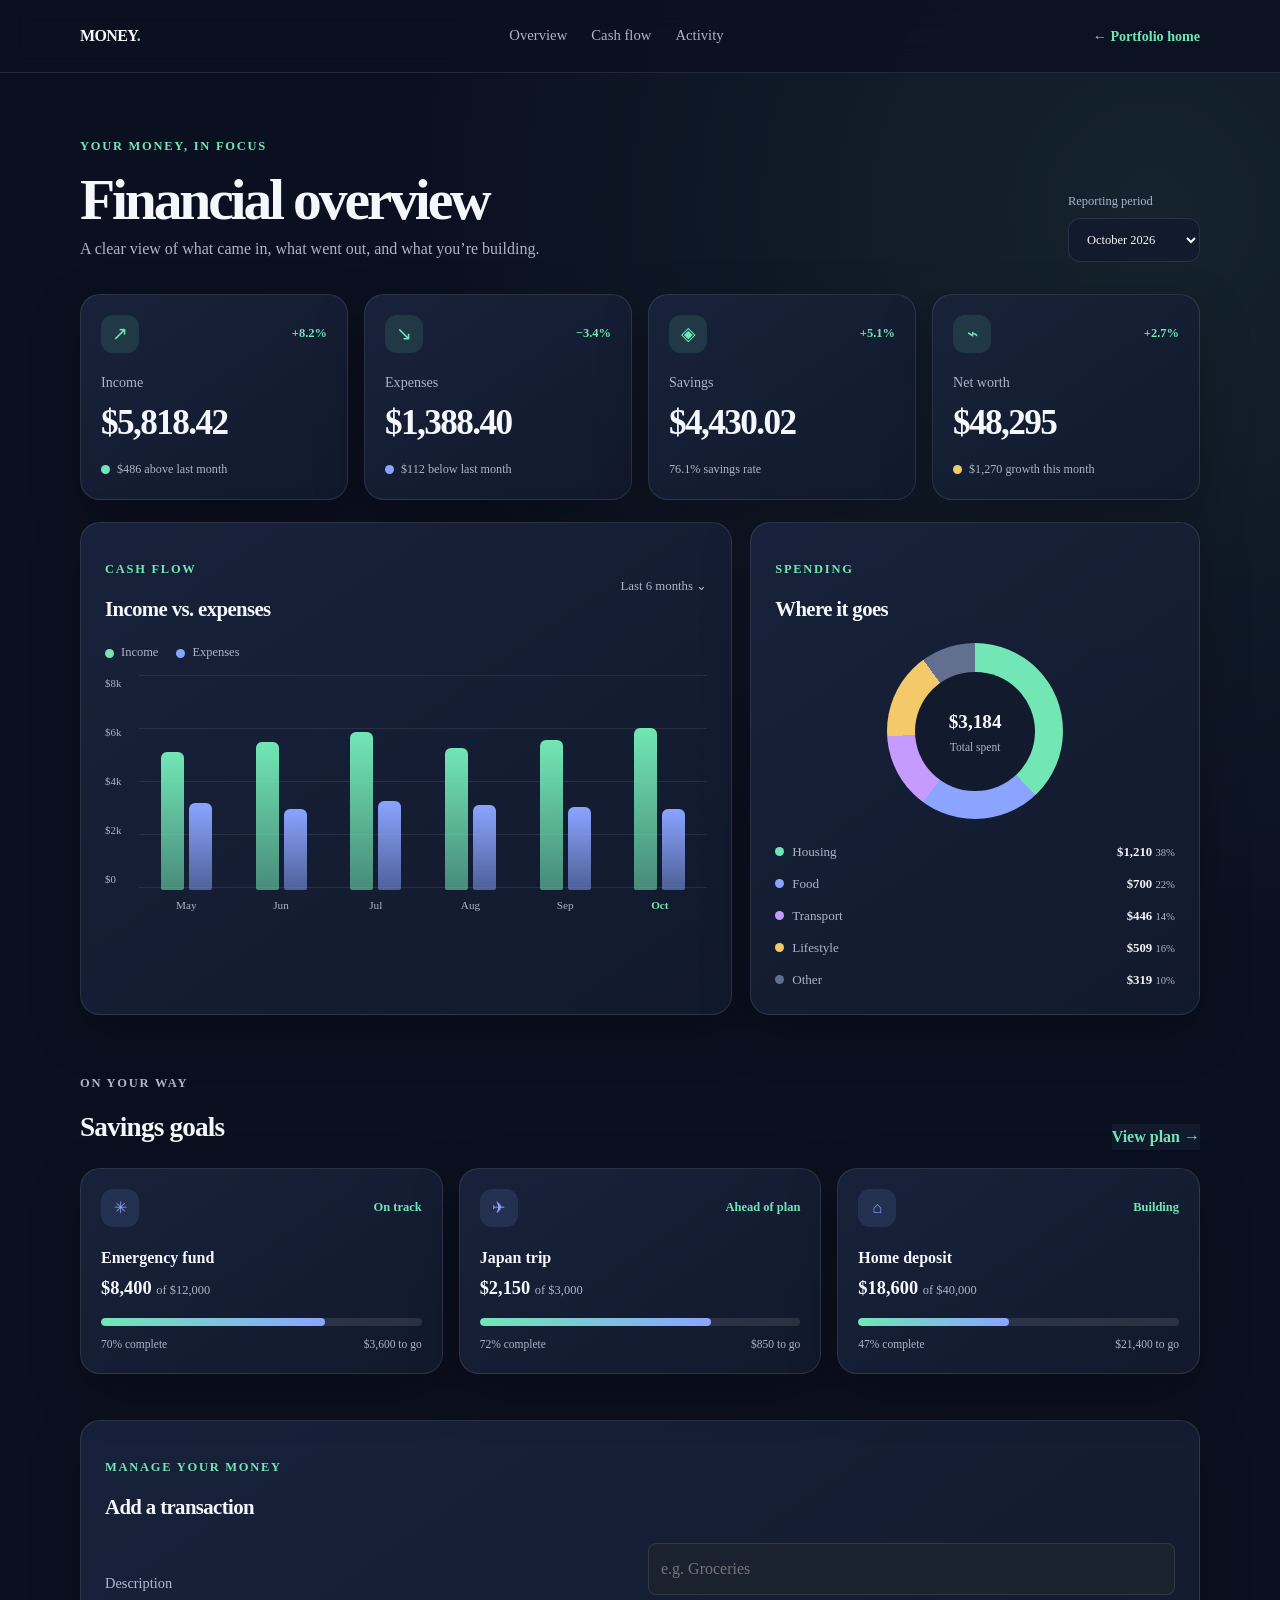
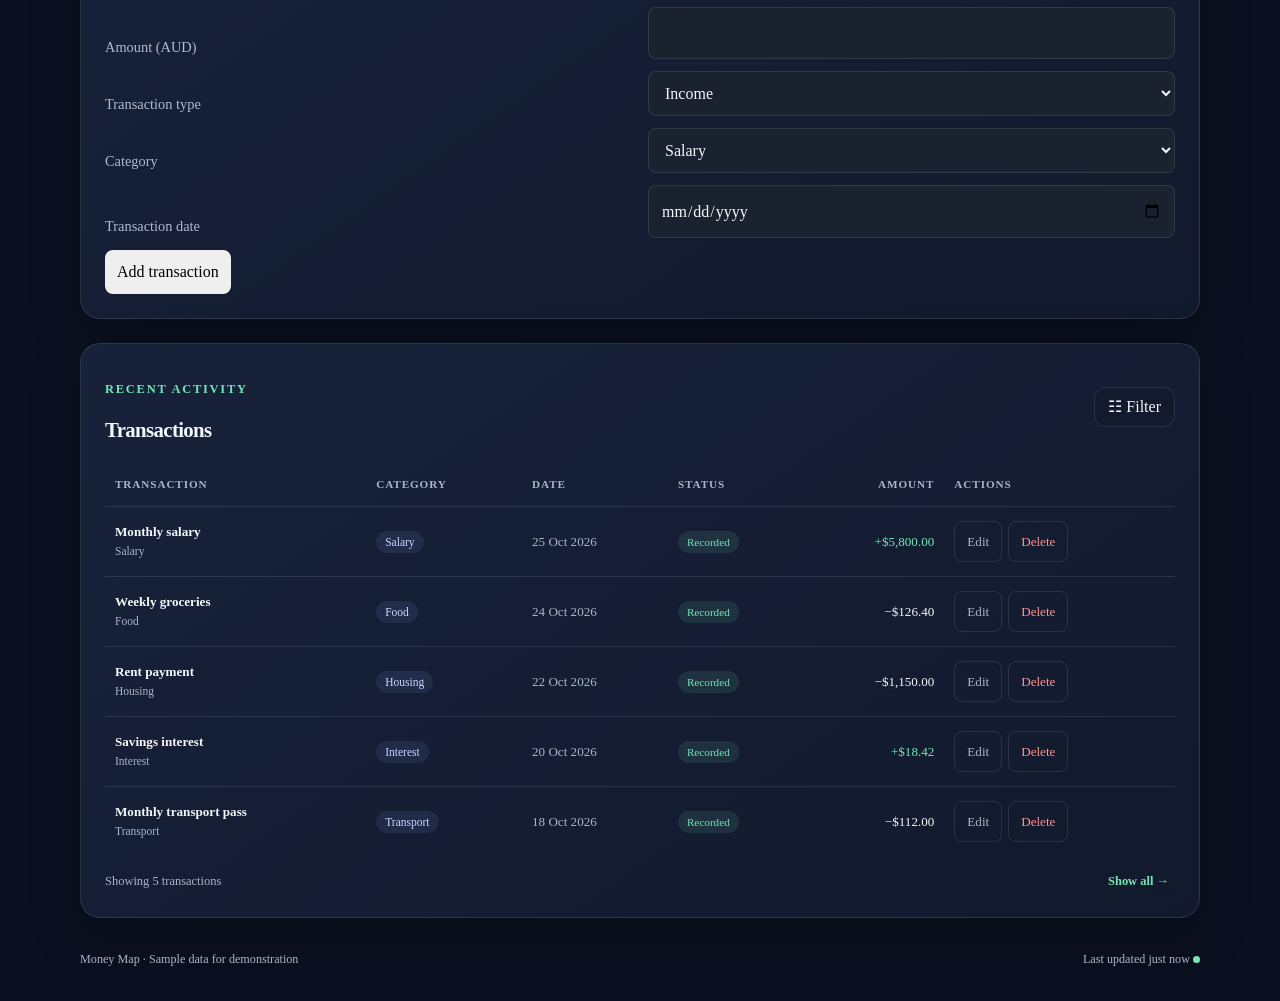
==== finance.html @ b2337675 "Add files via upload" ====
<!-- Declares this document as modern HTML5. -->
<!DOCTYPE html>
<!-- Sets English as the document language for browsers and assistive technology. -->
<html lang="en">
<!-- Starts metadata that configures the page but is not shown as page content. -->
<head>
	<meta charset="utf-8"> <!-- Allows the page to display the full range of text characters. -->
	<meta name="viewport" content="width=device-width, initial-scale=1"> <!-- Makes the layout match the device width on phones and tablets. -->
	<meta name="theme-color" content="#0b1020"> <!-- Sets the browser toolbar colour on supported mobile browsers. -->
	<title>Personal Finance Dashboard</title> <!-- Sets the title shown in the browser tab. -->
	<link rel="stylesheet" href="portfolio.css"> <!-- Reuses the portfolio stylesheet so both pages share one CSS file. -->
	<script src="portfolio.js" defer></script> <!-- Reuses the portfolio scripts so both pages share two JavaScript files. -->
	<script src="finance.js" defer></script>  
</head> <!-- Ends the page metadata. -->
<body class="finance-page"> <!-- Starts the visible dashboard page and applies its shared stylesheet layout. -->
  <!-- The header provides the dashboard identity and the primary navigation. -->
  <header class="site-header"> <!-- Creates the page header. -->
    <nav class="nav container" aria-label="Main navigation"> <!-- Groups the brand and navigation links accessibly. -->
      <a class="logo" href="portfolio.html" aria-label="Return to Adam's portfolio homepage">MONEY<span>.</span></a> <!-- Returns the visitor to the portfolio homepage. -->
      <div class="nav-links"> <!-- Groups the dashboard section links. -->
        <a href="#overview">Overview</a> <!-- Jumps to the financial summary. -->
        <a href="#cash-flow">Cash flow</a> <!-- Jumps to the income and expense charts. -->
        <a href="#activity">Activity</a> <!-- Jumps to the recent transactions table. -->
      </div> <!-- Ends the navigation link group. -->
      <a class="home-link" href="portfolio.html">← Portfolio home</a> <!-- Provides an obvious route back to the portfolio homepage. -->
    </nav> <!-- Ends the navigation region. -->
  </header> <!-- Ends the page header. -->

  <!-- The main region contains all dashboard information. -->
  <main id="overview" class="container"> <!-- Gives the dashboard an anchor and centres its content. -->
    <section class="welcome-row" aria-labelledby="page-title"> <!-- Introduces the dashboard and its reporting period. -->
      <div> <!-- Groups the greeting and main page heading. -->
        <p class="eyebrow">Your money, in focus</p> <!-- Adds a compact introductory label. -->
        <h1 id="page-title">Financial overview</h1> <!-- Names the primary page content. -->
        <p class="welcome-copy">A clear view of what came in, what went out, and what you’re building.</p> <!-- Explains what the dashboard summarizes. -->
      </div> <!-- Ends the greeting group. -->
      <label class="period-picker"> <!-- Associates a readable label with the reporting-period control. -->
        <span>Reporting period</span> <!-- Describes the adjacent select menu. -->
        <select id="periodSelect" aria-label="Choose reporting period"> <!-- Lets the visitor choose a month for the sample dashboard. -->
          <option value="october">October 2026</option> <!-- Provides the default reporting month. -->
          <option value="september">September 2026</option> <!-- Provides an earlier period for the interactive example. -->
          <option value="august">August 2026</option> <!-- Provides another period for the interactive example. -->
        </select> <!-- Ends the reporting-period options. -->
      </label> <!-- Ends the reporting-period control. -->
    </section> <!-- Ends the welcome section. -->

    <!-- Summary cards show the four core personal-finance measurements. -->
    <section class="metric-grid" aria-label="Key financial metrics"> <!-- Creates a labelled group of top-level financial figures. -->
      <article class="metric-card income-card"> <!-- Starts the monthly income summary card. -->
        <div class="metric-top"><span class="metric-icon" aria-hidden="true">↗</span><span class="trend positive">+8.2%</span></div> <!-- Shows a decorative icon and month-to-month income trend. -->
        <p class="metric-label">Income</p> <!-- Labels the amount shown below. -->
        <p class="metric-value" data-metric="income">$6,420</p> <!-- Displays the selected period's sample income. -->
        <p class="metric-note"> <span class="dot green-dot"></span> $486 above last month</p> <!-- Summarizes the income change using text and a colour cue. -->
      </article> <!-- Ends the income card. -->
      <article class="metric-card expense-card"> <!-- Starts the monthly expenses summary card. -->
        <div class="metric-top"><span class="metric-icon" aria-hidden="true">↘</span><span class="trend positive">−3.4%</span></div> <!-- Shows an icon and the reduction in expenses. -->
        <p class="metric-label">Expenses</p> <!-- Labels the amount shown below. -->
        <p class="metric-value" data-metric="expenses">$3,184</p> <!-- Displays the selected period's sample expenses. -->
        <p class="metric-note"><span class="dot blue-dot"></span> $112 below last month</p> <!-- Summarizes expense movement without relying only on colour. -->
      </article> <!-- Ends the expenses card. -->
      <article class="metric-card savings-card"> <!-- Starts the monthly savings summary card. -->
        <div class="metric-top"><span class="metric-icon" aria-hidden="true">◈</span><span class="trend positive">+5.1%</span></div> <!-- Shows a savings symbol and its monthly trend. -->
        <p class="metric-label">Savings</p> <!-- Labels the amount shown below. -->
        <p class="metric-value" data-metric="savings">$3,236</p> <!-- Displays income minus expenses for the selected period. -->
        <p class="metric-note"><span class="dot purple-dot"></span> 50.4% savings rate</p> <!-- Shows the proportion of income saved. -->
      </article> <!-- Ends the savings card. -->
      <article class="metric-card networth-card"> <!-- Starts the net-worth summary card. -->
        <div class="metric-top"><span class="metric-icon" aria-hidden="true">⌁</span><span class="trend positive">+2.7%</span></div> <!-- Shows a net-worth symbol and its monthly trend. -->
        <p class="metric-label">Net worth</p> <!-- Labels the amount shown below. -->
        <p class="metric-value" data-metric="networth">$48,295</p> <!-- Displays the selected period's sample net worth. -->
        <p class="metric-note"><span class="dot gold-dot"></span> $1,270 growth this month</p> <!-- Describes the net-worth increase in plain language. -->
      </article> <!-- Ends the net-worth card. -->
    </section> <!-- Ends the key-metrics group. -->

    <!-- Charts compare income and expenses, then show how spending is divided. -->
    <section id="cash-flow" class="chart-grid" aria-label="Cash flow and spending breakdown"> <!-- Creates a pair of cash-flow visualizations. -->
      <article class="panel cashflow-panel"> <!-- Starts the monthly cash-flow chart panel. -->
        <div class="panel-heading"><div><p class="eyebrow">Cash flow</p><h2>Income vs. expenses</h2></div><span class="chart-period">Last 6 months <span aria-hidden="true">⌄</span></span></div> <!-- Gives the chart a title and period label. -->
        <div class="legend" aria-label="Chart legend"><span><i class="legend-dot income-legend"></i>Income</span><span><i class="legend-dot expense-legend"></i>Expenses</span></div> <!-- Explains which bar colour represents each series. -->
        <div class="bar-chart" role="img" aria-label="Bar chart comparing monthly income and expenses from May through October"> <!-- Announces the chart purpose to assistive technology. -->
          <div class="y-labels" aria-hidden="true"><span>$8k</span><span>$6k</span><span>$4k</span><span>$2k</span><span>$0</span></div> <!-- Shows the chart's approximate dollar scale. -->
          <div class="plot-area"> <!-- Holds gridlines and the month-by-month bar groups. -->
            <div class="grid-lines" aria-hidden="true"><i></i><i></i><i></i><i></i><i></i></div> <!-- Draws horizontal guides behind the bars. -->
            <div class="bar-groups"> <!-- Arranges monthly income and expense bars in columns. -->
              <div class="bar-group"><div class="bars"><span class="bar income-bar" style="--bar-height:68%" title="May income: $5,450"></span><span class="bar expense-bar" style="--bar-height:43%" title="May expenses: $3,420"></span></div><span class="month-label">May</span></div> <!-- Shows May's income and expenses. -->
              <div class="bar-group"><div class="bars"><span class="bar income-bar" style="--bar-height:73%" title="June income: $5,840"></span><span class="bar expense-bar" style="--bar-height:40%" title="June expenses: $3,180"></span></div><span class="month-label">Jun</span></div> <!-- Shows June's income and expenses. -->
              <div class="bar-group"><div class="bars"><span class="bar income-bar" style="--bar-height:78%" title="July income: $6,240"></span><span class="bar expense-bar" style="--bar-height:44%" title="July expenses: $3,520"></span></div><span class="month-label">Jul</span></div> <!-- Shows July's income and expenses. -->
              <div class="bar-group"><div class="bars"><span class="bar income-bar" style="--bar-height:70%" title="August income: $5,620"></span><span class="bar expense-bar" style="--bar-height:42%" title="August expenses: $3,360"></span></div><span class="month-label">Aug</span></div> <!-- Shows August's income and expenses. -->
              <div class="bar-group"><div class="bars"><span class="bar income-bar" style="--bar-height:74%" title="September income: $5,934"></span><span class="bar expense-bar" style="--bar-height:41%" title="September expenses: $3,296"></span></div><span class="month-label">Sep</span></div> <!-- Shows September's income and expenses. -->
              <div class="bar-group current-month"><div class="bars"><span class="bar income-bar" style="--bar-height:80%" title="October income: $6,420"></span><span class="bar expense-bar" style="--bar-height:40%" title="October expenses: $3,184"></span></div><span class="month-label">Oct</span></div> <!-- Highlights October's income and expenses. -->
            </div> <!-- Ends the monthly bar groups. -->
          </div> <!-- Ends the plot area. -->
        </div> <!-- Ends the bar chart. -->
      </article> <!-- Ends the cash-flow panel. -->

      <article class="panel spending-panel"> <!-- Starts the spending-by-category panel. -->
        <div class="panel-heading"><div><p class="eyebrow">Spending</p><h2>Where it goes</h2></div></div> <!-- Adds the panel title. -->
        <div class="spending-summary"><div class="donut" role="img" aria-label="Spending breakdown: housing 38%, food 22%, transport 14%, lifestyle 16%, other 10%"><div class="donut-center"><strong>$3,184</strong><span>Total spent</span></div></div></div> <!-- Shows the overall spend and accessible category proportions. -->
        <ul class="category-list"> <!-- Starts the spending category key. -->
          <li><span><i class="category-dot housing"></i>Housing</span><strong>$1,210 <small>38%</small></strong></li> <!-- Gives the housing amount and share. -->
          <li><span><i class="category-dot food"></i>Food</span><strong>$700 <small>22%</small></strong></li> <!-- Gives the food amount and share. -->
          <li><span><i class="category-dot transport"></i>Transport</span><strong>$446 <small>14%</small></strong></li> <!-- Gives the transport amount and share. -->
          <li><span><i class="category-dot lifestyle"></i>Lifestyle</span><strong>$509 <small>16%</small></strong></li> <!-- Gives the lifestyle amount and share. -->
          <li><span><i class="category-dot other"></i>Other</span><strong>$319 <small>10%</small></strong></li> <!-- Gives the other-expenses amount and share. -->
        </ul> <!-- Ends the category key. -->
      </article> <!-- Ends the spending panel. -->
    </section> <!-- Ends the cash-flow visualization section. -->

    <!-- Savings goals show progress toward the visitor's targets. -->
    <section class="goals-section" aria-labelledby="goals-title"> <!-- Creates the savings-goal summary region. -->
      <div class="section-heading"><div><p class="eyebrow">On your way</p><h2 id="goals-title">Savings goals</h2></div><a class="text-link" href="#activity">View plan <span aria-hidden="true">→</span></a></div> <!-- Names the section and provides a related navigation link. -->
      <div class="goal-grid"> <!-- Arranges individual goals in a responsive grid. -->
        <article class="goal-card"><div class="goal-top"><span class="goal-icon emergency-icon" aria-hidden="true">✳</span><span class="goal-status">On track</span></div><h3>Emergency fund</h3><p class="goal-amount">$8,400 <span>of $12,000</span></p><div class="progress-track" role="progressbar" aria-label="Emergency fund progress" aria-valuenow="70" aria-valuemin="0" aria-valuemax="100"><span class="progress-fill emergency-fill" style="--progress:70%"></span></div><p class="goal-foot"><span>70% complete</span><span>$3,600 to go</span></p></article> <!-- Summarizes current progress toward an emergency fund. -->
        <article class="goal-card"><div class="goal-top"><span class="goal-icon travel-icon" aria-hidden="true">✈</span><span class="goal-status">Ahead of plan</span></div><h3>Japan trip</h3><p class="goal-amount">$2,150 <span>of $3,000</span></p><div class="progress-track" role="progressbar" aria-label="Japan trip savings progress" aria-valuenow="72" aria-valuemin="0" aria-valuemax="100"><span class="progress-fill travel-fill" style="--progress:72%"></span></div><p class="goal-foot"><span>72% complete</span><span>$850 to go</span></p></article> <!-- Summarizes current progress toward the trip budget. -->
        <article class="goal-card"><div class="goal-top"><span class="goal-icon home-icon" aria-hidden="true">⌂</span><span class="goal-status">Building</span></div><h3>Home deposit</h3><p class="goal-amount">$18,600 <span>of $40,000</span></p><div class="progress-track" role="progressbar" aria-label="Home deposit progress" aria-valuenow="47" aria-valuemin="0" aria-valuemax="100"><span class="progress-fill home-fill" style="--progress:47%"></span></div><p class="goal-foot"><span>47% complete</span><span>$21,400 to go</span></p></article> <!-- Summarizes current progress toward a home deposit. -->
      </div> <!-- Ends the savings goals grid. -->
    </section> <!-- Ends the savings goals section. -->
	
<section class="panel activity-panel" id="transaction-editor">
	<div class="panel-heading">
		<div>
			<p class="eyebrow">Manage your money</p>
			<h2 id="editor-title">Add a transaction</h2>
		</div>
	</div>
	<form id="transaction-form" class="finance-form">
		<label for="description">Description</label>
		<input id="description" type="text" placeholder="e.g. Groceries" required>
			<label for="amount">Amount (AUD)</label>
			<input id="amount" type="number" min="0.01" step="0.01" required>
				<label for="type">Transaction type</label>
				<select id="type">
					<option value="income">Income</option>
					<option value="expense">Expense</option>
				</select>
				<label for="category">Category</label>
				<select id="category">
					<option value="Salary">Salary</option>
					<option value="Housing">Housing</option>
					<option value="Food">Food</option>
					<option value="Transport">Transport</option>
					<option value="Bills">Bills</option>
					<option value="Interest">Interest</option>
					<option value="Lifestyle">Lifestyle</option>
					<option value="Other">Other</option>
				</select>
				<label for="date">Transaction date</label>
				<input id="date" type="date" required>
				<div class="form-actions">
					<button type="submit" id="submit-button">
					Add transaction
					</button>
					<button type="button" id="cancel-edit" hidden> 
					Cancel
					</button>
				</div>
	</form>
</section>
	
    <!-- Recent transactions make day-to-day activity easy to scan. -->
    <section id="activity" class="panel activity-panel" aria-labelledby="activity-title"> <!-- Creates a labelled transaction-history panel. -->
      <div class="panel-heading activity-heading"><div><p class="eyebrow">Recent activity</p><h2 id="activity-title">Transactions</h2></div><button class="filter-button" type="button" id="filterButton"><span aria-hidden="true">☷</span> Filter</button></div> <!-- Provides the table heading and its interactive filter button. -->
      <div class="table-wrap"> <!-- Allows the table to scroll horizontally on narrow screens. -->
        <table> <!-- Starts the structured transaction table. -->          
<thead>
  <tr>
    <th scope="col">Transaction</th>
    <th scope="col">Category</th>
    <th scope="col">Date</th>
    <th scope="col">Status</th>
    <th scope="col" class="amount-heading">Amount</th>
    <th scope="col">Actions</th>
  </tr>
</thead><!-- Labels each table column for screen readers. -->
          <tbody id="transactionRows"> <!-- Gives JavaScript a target for transaction filtering. -->
          </tbody> <!-- Ends the transaction records. -->
        </table> <!-- Ends the transaction table. -->
      </div> <!-- Ends the responsive table wrapper. -->
      <div class="table-footer"><span>Showing 5 of 24 transactions</span><button type="button" class="text-link" id="showAllButton">Show all <span aria-hidden="true">→</span></button></div> <!-- Summarizes the visible rows and offers the filter toggle. -->
    </section> <!-- Ends the transaction section. -->

<!-- Gives visitors a quick way to return to the top after scrolling. -->
<button id="backToTop" class="back-to-top" type="button" aria-label="Back to top" title="Back to top">↑</button>

    <footer class="dashboard-footer"> <!-- Starts the dashboard footer. -->
      <span>Money Map <span aria-hidden="true">·</span> Sample data for demonstration</span> <!-- Clarifies that the displayed finances are examples. -->
      <span>Last updated just now <span class="sync-dot" aria-hidden="true"></span></span> <!-- Shows a decorative sync indicator and update time. -->
    </footer> <!-- Ends the dashboard footer. -->
  </main> <!-- Ends the primary dashboard content. -->
</body> <!-- Ends the visible page content. -->
</html> <!-- Ends the HTML document. -->
---- portfolio.css ----
/* =========================
   1. DESIGN TOKENS
   ========================= */
:root {
    --background: #0b1020;
    /* Sets the main page background colour. */
    --surface: #121a2d;
    /* Sets the colour of cards and panels. */
    --surface-2: #18233b;
    /* Sets a slightly lighter surface colour. */
    --text: #f4f7fb;
    /* Sets the primary text colour. */
    --muted: #aab5c8;
    /* Sets the secondary text colour. */
    --accent: #72e6b5;
    /* Sets the main accent colour. */
    --accent-2: #8aa4ff;
    /* Sets a secondary accent colour. */
    --border: rgba(255, 255, 255, .1);
    /* Creates subtle borders. */
    --shadow: 0 18px 50px rgba(0, 0, 0, .25);
    /* Creates depth around cards. */
    --radius: 20px;
    /* Gives components rounded corners. */
    --max: 1120px;
    /* Limits the readable content width. */
}

/* =========================
   2. GLOBAL STYLES
   ========================= */
* {
    box-sizing: border-box;
    /* Makes width calculations include padding and borders. */
    scroll-behavior: smooth;
    /* Makes anchor navigation scroll smoothly. */
}

html {
    scroll-padding-top: 90px;
    /* Leaves room for the fixed navigation bar. */
}

body {
    margin: 0;
    /* Removes the browser's default page margin. */
    font-family: "Segoe UI";
    /* Defines the site's typography. */
    background: var(--background);
    /* Applies the main background colour. */
    color: var(--text);
    /* Applies the primary text colour. */
    line-height: 1.6;
    /* Improves text readability. */
}

a {
    color: inherit;
    /* Makes links inherit their surrounding text colour. */
    text-decoration: none;
    /* Removes default underlines. */
    transition: transform 0.1s;
}

button {
    font: inherit;
	border: none;
    /* Makes buttons use the site's font. */
}

/* =========================
   3. LAYOUT
   ========================= */
.container {
    width: min(100% - 40px, var(--max));
    /* Keeps content responsive with side margins. */
    margin-inline: auto;
    /* Centres the content horizontally. */
}

.section {
    padding: 100px 0;
    /* Adds vertical space around each major section. */
    background: #0b1020;
    /* Adds decorative lighting. */
}

.eyebrow {
    color: var(--accent);
    /* Highlights small section labels. */
    font-size: .78rem;
    /* Makes the label compact. */
    font-weight: 800;
    /* Gives the label visual emphasis. */
    letter-spacing: .14em;
    /* Spreads out the uppercase letters. */
    text-transform: uppercase;
    /* Converts labels to uppercase. */
}

/* =========================
   4. NAVIGATION
   ========================= */
.site-header {
    position: fixed;
    /* Keeps navigation visible while scrolling. */
    inset: 0 0 auto;
    /* Places the header at the top of the screen. */
    z-index: 100;
    /* Keeps it above page content. */
    background: rgba(11, 16, 32, .82);
    /* Adds a translucent background. */
    backdrop-filter: blur(14px);
    /* Blurs content behind the navigation. */
    border-bottom: 1px solid var(--border);
    /* Separates navigation from content. */
}

.nav {
    min-height: 72px;
    /* Gives the navigation a comfortable height. */
    display: flex;
    /* Places brand and links in a row. */
    align-items: center;
    /* Vertically centres navigation items. */
    justify-content: space-between;
    /* Pushes brand and links apart. */
    gap: 24px;
    /* Adds space between navigation groups. */
}

.logo {
    font-weight: 900;
    /* Makes the logo visually strong. */
    letter-spacing: -.04em;
    /* Tightens the logo lettering. */
}

.logo span {
    color: var(--accent);
    /* Colours the final part of the logo with the accent. */
}

.nav-links {
    display: flex;
    /* Arranges navigation links horizontally. */
    gap: 3rem;
    /* Adds spacing between links. */
    color: var(--muted);
    /* Gives inactive links a softer colour. */
    font-size: .92rem;
    /* Keeps navigation text compact. */
}

.nav-links a:hover,
.nav-links a:focus-visible {
    color: var(--accent);
    /* Brightens links when the user interacts with them. */
    transform: scale(1.50);
}

/* =========================
   5. HERO
   ========================= */
.hero {
    min-height: 100vh;
    /* Makes the hero fill at least one viewport. */
    display: grid;
    /* Enables easy vertical alignment. */
    place-items: center;
    /* Centres the hero content. */
    padding: 0 0 20px;
    /* Creates space around the hero content. */
    background:
        radial-gradient(circle at 85% 20%, rgba(114, 230, 181, .13), transparent 28%);
    /* Adds subtle decorative lighting. */
}

.hero-grid {
    display: grid;
    /* Creates two hero columns. */
    grid-template-columns: 1.2fr .8fr;
    /* Gives the text slightly more width than the visual panel. */
    gap: 70px;
    /* Separates the two columns. */
    align-items: center;
    /* Vertically aligns both columns. */
}

.hero h1 {
    max-width: 760px;
    /* Prevents the heading from becoming too wide. */
    margin: 14px 0 20px;
    /* Adds spacing around the main heading. */
    font-size: clamp(3rem, 8vw, 6.5rem);
    /* Makes the heading responsive. */
    line-height: .95;
    /* Creates a compact display-heading style. */
    letter-spacing: -.065em;
    /* Tightens large heading letters. */
}

.hero h1 span {
    color: var(--accent);
    /* Highlights the key word in the heading. */
}

.hero p {
    max-width: 650px;
    /* Keeps paragraph lines readable. */
    color: var(--muted);
    /* Uses the secondary text colour. */
    font-size: 1.1rem;
    /* Makes introductory text slightly larger. */
}

.actions {
    display: flex;
    /* Places buttons beside each other. */
    flex-wrap: wrap;
    /* Allows buttons to wrap on small screens. */
    gap: 12px;
    /* Adds space between buttons. */
    margin-top: 30px;
    /* Separates buttons from the paragraph. */
}

.btn {
    display: inline-flex;
    /* Allows easy alignment inside buttons. */
    align-items: center;
    /* Vertically centres button text. */
    justify-content: center;
    /* Horizontally centres button text. */
    min-height: 46px;
    /* Gives buttons a comfortable click target. */
    padding: 0 18px;
    /* Adds horizontal button space. */
    border: 1px solid var(--border);
    /* Adds a subtle button border. */
    border-radius: 999px;
    /* Creates pill-shaped buttons. */
    background: var(--surface);
    /* Sets the secondary button background. */
    color: var(--text);
    /* Sets button text colour. */
    cursor: pointer;
    /* Shows that buttons are interactive. */
    transition: transform .2s, background .2s, border-color .2s;
    /* Smooths hover changes. */
}

.btn:hover {
    transform: translateY(-2px);
    /* Lifts the button slightly on hover. */
    border-color: rgba(114, 230, 181, .5);
    /* Highlights the button border. */
}

.btn.primary {
    background: var(--accent);
    /* Gives the primary button the accent background. */
    color: #07130f;
    /* Provides dark contrast against the accent. */
    border-color: var(--accent2);
    /* Matches the border to the accent. */
    font-weight: 800;
    /* Emphasises the primary action. */
}

.topbtn {
    display: none;
    position: fixed;
    bottom: 20px;
    right: 30px;
    z-index: 99;
    font-size: 18px;
    border: none;
    outline: none;
    background-color: red;
    color: white;
    cursor: pointer;
    padding: 15px;
    border-radius: 4px;
}

.topbtn:hover {
    background-color: #555;
}

.hero-card {
    padding: 28px;
    /* Creates internal spacing in the visual card. */
    background: linear-gradient(145deg, var(--surface-2), var(--surface));
    /* Creates subtle card depth. */
    border: 1px solid var(--border);
    /* Defines the card edge. */
    border-radius: 28px;
    /* Rounds the card corners. */
    box-shadow: 0 18px 50px rgba(0, 0, 0, .25);
    /* Adds depth to the card. */
}

.avatar {
    width: 90px;
    /* Sets the avatar width. */
    aspect-ratio: 1;
    /* Keeps the avatar perfectly square. */
    display: grid;
    /* Enables centring of initials. */
    place-items: center;
    /* Centres the initials. */
    border-radius: 50%;
    /* Makes the square into a circle. */
    background: linear-gradient(135deg, var(--accent), var(--accent-2));
    /* Creates the avatar gradient. */
    color: #07130f;
    /* Provides contrast for the initials. */
    font-size: 1.8rem;
    /* Sets the initials size. */
    font-weight: 900;
    /* Makes the initials bold. */
    margin-bottom: 22px;
    /* Separates the avatar from the text. */
    overflow: hidden;
}

.avatar img {
    width: 100%;
    height: 100%;
    object-fit: cover;
    object-position: center 10%;
    display: block;
}

.stats {
    display: grid;
    /* Creates a grid for portfolio statistics. */
    grid-template-columns: repeat(3, 1fr);
    /* Creates three equal columns. */
    gap: 10px;
    /* Adds space between statistics. */
    margin-top: 28px;
    /* Separates stats from the introduction. */
}

.stat:hover {
    border-color: rgba(114, 230, 181, .5);
    /* Highlights the button border. */
}

.stat {
    padding: 16px;
    /* Adds space inside each statistic. */
    border: 1px solid var(--border);
    /* Adds a subtle border. */
    border-radius: 14px;
    /* Rounds each statistic box. */
}

.stat strong {
    display: block;
    /* Places the number on its own line. */
    font-size: 1.35rem;
    /* Makes the statistic prominent. */
}

.stat span {
    color: var(--muted);
    /* Makes labels less visually dominant. */
    font-size: .78rem;
    /* Keeps labels compact. */
}

/* =========================
   6. SECTION HEADINGS
   ========================= */
.section-heading {
    display: flex;
    /* Places heading and supporting text in a row. */
    justify-content: space-between;
    /* Pushes the two parts apart. */
    align-items: end;
    /* Aligns their lower edges. */
    gap: 30px;
    /* Adds space between heading elements. */
    margin-bottom: 40px;
    /* Separates the heading from its content. */
}

.section-heading h2 {
    margin: 6px 0 0;
    /* Adds a small gap above the heading. */
    font-size: clamp(2rem, 5vw, 3.5rem);
    /* Makes section headings responsive. */
    letter-spacing: -.05em;
    /* Tightens large heading letters. */
}

.section-heading p {
    max-width: 480px;
    /* Keeps supporting text readable. */
    color: var(--muted);
    /* Uses secondary text colour. */
}

/* =========================
   7. PROJECTS
   ========================= */
.projects {
    display: grid;
    /* Creates a responsive project grid. */
    grid-template-columns: repeat(3, 1fr);
    /* Creates three project columns on large screens. */
    gap: 18px;
    /* Adds space between project cards. */
}

.project {
    padding: 24px;
    /* Adds internal project-card spacing. */
    min-height: 280px;
    /* Gives project cards consistent visual weight. */
    display: flex;
    /* Enables vertical arrangement. */
    flex-direction: column;
    /* Stacks project content vertically. */
    justify-content: space-between;
    /* Pushes the project link toward the bottom. */
    background: var(--surface);
    /* Sets the project card background. */
    border: 1px solid var(--border);
    /* Defines the card boundary. */
    border-radius: var(--radius);
    /* Rounds project cards. */
    transition: transform .25s, border-color .25s;
    /* Smooths project hover effects. */
}

.project:hover {
    transform: translateY(-5px);
    /* Lifts cards when hovered. */
    border-color: rgba(114, 230, 181, .4);
    /* Highlights the card boundary. */
}

.project-number {
    color: var(--accent);
    /* Highlights the project number. */
    font-weight: 800;
    /* Makes the project number prominent. */
}

.project h3 {
    margin: 35px 0 8px;
    /* Adds space around the project title. */
    font-size: 1.35rem;
    /* Sets the project title size. */
}

.project p {
    color: var(--muted);
    /* Uses secondary colour for descriptions. */
}

.tags {
    display: flex;
    /* Places technology tags in a row. */
    flex-wrap: wrap;
    /* Allows tags to wrap. */
    gap: 7px;
    /* Adds space between tags. */
}

.tag {
    padding: 5px 9px;
    /* Adds compact tag spacing. */
    border-radius: 999px;
    /* Makes tags pill-shaped. */
    background: rgba(138, 164, 255, .1);
    /* Gives tags a subtle background. */
    color: #cbd5ff;
    /* Sets tag text colour. */
    font-size: .75rem;
    /* Keeps tags compact. */
}

/* =========================
   8. ABOUT / SKILLS
   ========================= */
.about-grid {
    display: grid;
    /* Creates two columns for the about section. */
    grid-template-columns: .9fr 1.1fr;
    /* Gives the skills column slightly more room. */
    gap: 50px;
    /* Separates the columns. */
}

.about-copy {
    color: var(--muted);
    /* Uses secondary text colour for body copy. */
}

.skills {
    display: grid;
    /* Creates a grid of skill items. */
    grid-template-columns: repeat(2, 1fr);
    /* Creates two skill columns. */
    gap: 12px;
    /* Adds space between skills. */
}

.skill {
    padding: 18px;
    /* Adds space inside skill cards. */
    background: var(--surface);
    /* Sets skill card background. */
    border: 1px solid var(--border);
    /* Defines skill card edges. */
    border-radius: 15px;
    /* Rounds skill cards. */
}

.skill:hover {
    border-color: rgba(114, 230, 181, .5);
    /* Highlights the button border. */
}

.skill strong {
    display: block;
    /* Places skill name on its own line. */
    margin-bottom: 4px;
    /* Separates skill name from description. */
}

.skill span {
    color: var(--muted);
    /* Makes skill descriptions secondary. */
    font-size: .85rem;
    /* Keeps descriptions compact. */
}

/* =========================
   9. CONTACT
   ========================= */
.contact {
    text-align: center;
    /* Centres the contact content. */
    padding: 80px 20px;
    /* Adds generous contact-section spacing. */
    background: linear-gradient(135deg, rgba(114, 230, 181, .08), rgba(138, 164, 255, .08));
    /* Adds a subtle visual finish. */
    border: 1px solid var(--border);
    /* Defines the contact panel. */
    border-radius: 28px;
    /* Rounds the contact panel. */
}

.contact h2 {
    margin: 8px auto 12px;
    /* Adds spacing around the contact heading. */
    max-width: 700px;
    /* Prevents the heading from becoming too wide. */
    font-size: clamp(2rem, 6vw, 4.2rem);
    /* Makes the contact heading responsive. */
    letter-spacing: -.055em;
    /* Tightens the display heading. */
}

.contact p {
    max-width: 600px;
    /* Keeps the contact paragraph readable. */
    margin: 0 auto 25px;
    /* Centres it and adds space below. */
    color: var(--muted);
    /* Uses the secondary text colour. */
}

footer {
    padding: 35px 0;
    /* Adds footer spacing. */
    color: var(--muted);
    /* Makes footer text less prominent. */
    text-align: center;
    /* Centres the footer text. */
    font-size: .85rem;
    /* Keeps footer text compact. */
}

/* =========================
   10. RESPONSIVE DESIGN
   ========================= */
@media (max-width: 850px) {
    .hero-grid,
    .about-grid {
        grid-template-columns: 1fr;
        /* Stacks columns on medium screens. */
    }

    .projects {
        grid-template-columns: 1fr 1fr;
        /* Uses two project columns on medium screens. */
    }

    .hero-card {
        max-width: 620px;
        /* Prevents the card becoming excessively wide. */
    }
}

@media (max-width: 620px) {
    .container {
        width: min(100% - 28px, var(--max));
        /* Reduces side margins on phones. */
    }

    .nav-links {
        display: none;
        /* Hides desktop navigation links on small screens. */
    }

    .section {
        padding: 75px 0;
        /* Reduces section spacing on small screens. */
    }

    .projects,
    .skills,
    .stats {
        grid-template-columns: 1fr;
        /* Stacks grids on narrow screens. */
    }

    .section-heading {
        display: block;
        /* Stacks section heading content. */
    }
}

/* =========================
   11. ADDING A BACK-TO-TOP BUTTON
   ========================= */

/* Back to Top button */
.back-to-top {
  position: fixed;
  right: 24px;
  bottom: 24px;
  z-index: 1000;
  width: 64px;
  height: 64px;
  border: none;
  border-radius: 50%;
  background: var(--accent);
  color: #10141c;
  font-size: 24px;
  cursor: pointer;
  opacity: 0;
  visibility: hidden;
  transform: translateY(10px);
  transition: opacity 0.2s ease,
              transform 0.2s ease,
              visibility 0.2s;
}

/* Show the button when the user scrolls down */
.back-to-top.is-visible {
  opacity: 1;
  visibility: visible;
  transform: translateY(0);
}

/* Change appearance when hovering */
.back-to-top:hover {
  filter: brightness(1.1);
}

/* Show keyboard focus clearly */
.back-to-top:focus-visible {
  outline: 3px solid white;
  outline-offset: 3px;
}

/* Respect reduced-motion preferences */
@media (prefers-reduced-motion: reduce) {
  .back-to-top {
    transition: none;
  }
}

/* =========================
   12. ADDING A BACKGROUND ANIMATION
   ========================= */

/* Animated background layer */
.background {
    position: fixed;
    inset: 0;
    width: 100%;
    height: 100%;
    margin: 0;
    padding: 0;
    background: #0b1020;
    overflow: hidden;
    list-style: none;
    z-index: 0;
    pointer-events: none;
}

/* Keep all website content above the animation */
.site-header,
main,
footer {
    position: relative;
    z-index: 1;
}

/* Keep the animation behind the content */
.hero,
.section,
.container {
    background-color: transparent;
}

/* Respect visitors who prefer reduced motion */
@media (prefers-reduced-motion: reduce) {
  .background li {
    animation: none;
  }
}

@keyframes animate {
    0% {
        transform: translateY(0) rotate(0deg);
        opacity: 1;
        border-radius: 0;
    }
    100% {
        transform: translateY(-1000px) rotate(720deg);
        opacity: 0;
        border-radius: 50%;
    }
}

.background {
    position: fixed;
    width: 100vw;
    height: 100vh;
    top: 0;
    left: 0;
    margin: 0;
    padding: 0;
    background: #0b1020;
    overflow: hidden;
}

.background li {
    position: absolute;
    display: block;
    list-style: none;
    width: 20px;
    height: 20px;
    background: rgba(255, 255, 255, 0.1);
    animation: animate 19s linear infinite;
}

.background li:nth-child(0) {
    left: 87%;
    width: 173px;
    height: 173px;
    bottom: -173px;
    animation-delay: 1s;
}
.background li:nth-child(1) {
    left: 72%;
    width: 141px;
    height: 141px;
    bottom: -141px;
    animation-delay: 5s;
}
.background li:nth-child(2) {
    left: 38%;
    width: 192px;
    height: 192px;
    bottom: -192px;
    animation-delay: 4s;
}
.background li:nth-child(3) {
    left: 31%;
    width: 196px;
    height: 196px;
    bottom: -196px;
    animation-delay: 15s;
}
.background li:nth-child(4) {
    left: 32%;
    width: 174px;
    height: 174px;
    bottom: -174px;
    animation-delay: 13s;
}
.background li:nth-child(5) {
    left: 62%;
    width: 131px;
    height: 131px;
    bottom: -131px;
    animation-delay: 14s;
}
.background li:nth-child(6) {
    left: 4%;
    width: 138px;
    height: 138px;
    bottom: -138px;
    animation-delay: 1s;
}
.background li:nth-child(7) {
    left: 79%;
    width: 149px;
    height: 149px;
    bottom: -149px;
    animation-delay: 11s;
}
.background li:nth-child(8) {
    left: 38%;
    width: 180px;
    height: 180px;
    bottom: -180px;
    animation-delay: 31s;
}
.background li:nth-child(9) {
    left: 24%;
    width: 102px;
    height: 102px;
    bottom: -102px;
    animation-delay: 32s;
}

/* =========================
   13. FINANCE DASHBOARD
   ========================= */
.finance-page {
    min-height: 100vh; /* Keeps the dashboard background filling short pages. */
    background: radial-gradient(circle at 90% 8%, rgba(114, 230, 181, .09), transparent 28%), var(--background); /* Adds a soft accent glow behind the dashboard. */
}
.finance-page .site-header { /* Limits dashboard navigation adjustments to the finance page. */
    position: sticky; /* Keeps the dashboard header available without covering page content. */
}
.finance-page .nav { /* Arranges the dashboard brand, section links and homepage link. */
    flex-wrap: wrap; /* Lets navigation wrap on narrow screens. */
    padding-block: 10px; /* Adds breathing room if navigation uses two rows. */
}
.finance-page .nav-links { /* Sizes the in-page dashboard navigation. */
    gap: 1.5rem; /* Keeps related links comfortably spaced. */
}
.home-link { /* Styles the clear return route to the portfolio. */
    color: var(--accent); /* Uses the accent colour to highlight the return link. */
    font-size: .88rem; /* Keeps the return link compact. */
    font-weight: 800; /* Makes the navigation action easy to find. */
}
.finance-page main { /* Adds dashboard content spacing below its header. */
    padding-top: 52px; /* Separates the overview from navigation. */
}
.welcome-row { /* Places the dashboard introduction beside its period selector. */
    display: flex; /* Creates a horizontal introduction layout. */
    align-items: end; /* Aligns the selector with the heading group. */
    justify-content: space-between; /* Pushes the selector to the opposite side. */
    gap: 24px; /* Maintains room between the two groups. */
    margin-bottom: 32px; /* Separates the introduction from the metric cards. */
}
.welcome-row h1 { /* Defines the main dashboard heading. */
    margin: 6px 0; /* Tightens spacing around the title. */
    font-size: clamp(2.2rem, 5vw, 3.6rem); /* Scales the title smoothly across screens. */
    letter-spacing: -.055em; /* Gives the heading a compact display style. */
    line-height: 1.05; /* Keeps multi-line headings tidy. */
}
.welcome-copy { /* Styles the dashboard introduction sentence. */
    margin: 0; /* Removes default paragraph spacing. */
    color: var(--muted); /* Distinguishes supporting copy from the title. */
}
.period-picker { /* Groups the reporting-period label and select control. */
    display: grid; /* Stacks the label above its control. */
    gap: 6px; /* Adds a small gap between label and menu. */
    color: var(--muted); /* Softens the helper label. */
    font-size: .78rem; /* Keeps the helper label compact. */
}
.period-picker select, .filter-button, .icon-button { /* Shares control styling across dashboard actions. */
    border: 1px solid var(--border); /* Defines the control edges. */
    border-radius: 12px; /* Rounds the control corners. */
    background: var(--surface); /* Matches controls to dashboard panels. */
    color: var(--text); /* Keeps control text readable. */
    font: inherit; /* Uses the site's typography. */
}
.period-picker select { /* Sets the reporting period control dimensions. */
    min-height: 44px; /* Provides a comfortable pointer target. */
    padding: 0 14px; /* Adds horizontal room around its value. */
}
.metric-grid { /* Arranges the four primary financial summary cards. */
    display: grid; /* Enables a responsive card grid. */
    grid-template-columns: repeat(4, minmax(0, 1fr)); /* Gives each summary equal width on larger screens. */
    gap: 16px; /* Separates each card. */
    margin-bottom: 22px; /* Creates room before the charts. */
}
.metric-card, .panel, .goal-card { /* Establishes the shared dashboard panel appearance. */
    border: 1px solid var(--border); /* Gives each panel a subtle outline. */
    border-radius: var(--radius); /* Rounds panel corners consistently. */
    background: linear-gradient(145deg, rgba(24, 35, 59, .96), rgba(18, 26, 45, .96)); /* Adds gentle depth to panel surfaces. */
    box-shadow: var(--shadow); /* Lifts panels from the background. */
}
.metric-card { /* Defines spacing within each summary card. */
    min-width: 0; /* Allows cards to shrink without overflowing their grid. */
    padding: 20px; /* Gives metric content consistent internal space. */
}
.metric-top, .panel-heading, .goal-top, .table-footer { /* Aligns common dashboard rows. */
    display: flex; /* Places row contents side by side. */
    align-items: center; /* Vertically centres row contents. */
    justify-content: space-between; /* Pushes row items to opposite ends. */
    gap: 12px; /* Leaves space between row items. */
}
.metric-icon { /* Displays the decorative metric symbol. */
    display: grid; /* Enables exact symbol centring. */
    width: 38px; /* Sets a consistent icon width. */
    aspect-ratio: 1; /* Keeps the icon container square. */
    place-items: center; /* Centres the symbol in its container. */
    border-radius: 12px; /* Softens the icon background corners. */
    background: rgba(114, 230, 181, .12); /* Adds a subtle accent backing. */
    color: var(--accent); /* Colours the symbol with the main accent. */
    font-size: 1.2rem; /* Makes the symbol easy to recognize. */
}
.trend, .goal-status { /* Creates compact status labels. */
    color: var(--accent); /* Signals positive progress. */
    font-size: .78rem; /* Keeps status text subordinate to figures. */
    font-weight: 800; /* Makes status values distinct. */
}
.metric-label { /* Styles each metric's name. */
    margin: 18px 0 0; /* Separates the label from the icon row. */
    color: var(--muted); /* Uses secondary text colour for labels. */
    font-size: .88rem; /* Gives labels a compact size. */
}
.metric-value { /* Highlights the core financial amount. */
    margin: 2px 0; /* Keeps the amount close to its label. */
    font-size: clamp(1.55rem, 3vw, 2.2rem); /* Scales amounts for available card width. */
    font-weight: 850; /* Gives amounts strong visual hierarchy. */
    letter-spacing: -.045em; /* Tightens currency figure spacing. */
}
.metric-note { /* Styles the short context below each metric. */
    display: flex; /* Aligns marker and supporting text. */
    align-items: center; /* Vertically centres the marker. */
    gap: 7px; /* Adds space between marker and note. */
    margin: 8px 0 0; /* Separates the note from the amount. */
    color: var(--muted); /* Keeps the note visually secondary. */
    font-size: .76rem; /* Fits a concise note within each card. */
}
.dot, .legend-dot, .category-dot { /* Defines shared circular colour markers. */
    display: inline-block; /* Allows dimensions on inline markers. */
    width: 9px; /* Sets marker width. */
    height: 9px; /* Sets marker height. */
    border-radius: 50%; /* Makes the marker circular. */
}
.green-dot, .income-legend { background: #72e6b5; } /* Marks income and positive values in green. */
.blue-dot, .expense-legend { background: #8aa4ff; } /* Marks expense series in blue. */
.purple-dot { background: #c69bff; } /* Marks savings in purple. */
.gold-dot { background: #f3c969; } /* Marks net worth in gold. */
.chart-grid { /* Creates two side-by-side chart panels. */
    display: grid; /* Uses grid for flexible panel sizing. */
    grid-template-columns: 1.45fr 1fr; /* Gives the six-month chart more width. */
    gap: 18px; /* Separates the chart panels. */
    margin-bottom: 46px; /* Makes space before the goals section. */
}
.panel { /* Adds common inner spacing to dashboard panels. */
    min-width: 0; /* Allows wide content to shrink inside the grid. */
    padding: 24px; /* Creates internal panel breathing room. */
}
.panel-heading { /* Aligns chart titles with panel actions. */
    margin-bottom: 18px; /* Separates panel headings from chart content. */
}
.panel-heading h2, .section-heading h2 { /* Defines dashboard panel and section titles. */
    margin: 2px 0 0; /* Removes excess default heading gaps. */
    font-size: 1.3rem; /* Gives titles a clear but compact size. */
    letter-spacing: -.03em; /* Tightens title lettering. */
}
.chart-period { /* Styles the chart's time range label. */
    color: var(--muted); /* Makes the period label secondary. */
    font-size: .8rem; /* Keeps the period compact. */
}
.legend { /* Arranges chart series labels. */
    display: flex; /* Places legend items on one line. */
    gap: 18px; /* Separates legend items. */
    margin-bottom: 12px; /* Adds room before the plot. */
    color: var(--muted); /* Softens the legend text. */
    font-size: .78rem; /* Keeps legend text compact. */
}
.legend span { display: inline-flex; align-items: center; gap: 7px; } /* Aligns each legend marker with its text. */
.bar-chart { /* Places scale labels beside the chart plot. */
    display: grid; /* Creates scale and plot columns. */
    grid-template-columns: 34px minmax(0, 1fr); /* Reserves a narrow scale column. */
    height: 240px; /* Gives bars a consistent drawing area. */
}
.y-labels { /* Arranges dollar scale labels vertically. */
    display: flex; /* Enables vertical label distribution. */
    flex-direction: column; /* Stacks scale values. */
    justify-content: space-between; /* Spreads values across chart height. */
    padding-bottom: 27px; /* Aligns the final label with the chart baseline. */
    color: var(--muted); /* Makes scale text unobtrusive. */
    font-size: .68rem; /* Keeps scale values compact. */
}
.plot-area { /* Provides the chart plotting surface. */
    position: relative; /* Anchors grid lines behind bars. */
    min-width: 0; /* Allows the plot to shrink. */
}
.grid-lines { /* Draws horizontal chart reference lines. */
    position: absolute; /* Places guides behind the bars. */
    inset: 0 0 27px; /* Leaves a label strip below the plot. */
    display: flex; /* Distributes guide lines vertically. */
    flex-direction: column; /* Stacks the guides. */
    justify-content: space-between; /* Matches guides to scale intervals. */
}
.grid-lines i { border-top: 1px solid rgba(255, 255, 255, .08); } /* Draws each subtle horizontal guide. */
.bar-groups { /* Arranges all month groups over the plot. */
    position: absolute; /* Aligns bars with the plotting surface. */
    inset: 0 0 0; /* Fills the plotting surface. */
    display: grid; /* Creates evenly spaced month columns. */
    grid-template-columns: repeat(6, minmax(0, 1fr)); /* Gives every month equal chart width. */
}
.bar-group { /* Aligns each month's bars and label. */
    display: flex; /* Stacks bar area and month label. */
    flex-direction: column; /* Places month caption below bars. */
    justify-content: end; /* Anchors groups to the chart baseline. */
    align-items: center; /* Centres bars in their month column. */
    gap: 7px; /* Separates bars from the month caption. */
}
.bars { /* Holds a pair of bars for one month. */
    display: flex; /* Places income and expense side by side. */
    align-items: end; /* Aligns both bars to a shared baseline. */
    justify-content: center; /* Centres the pair in its column. */
    gap: 5px; /* Separates the two series. */
    width: 100%; /* Allows bars to use the available month width. */
    height: calc(100% - 27px); /* Reserves room for the month caption. */
    padding-top: 10px; /* Prevents tallest bars from touching the panel top. */
}
.bar { /* Defines the base appearance of each chart bar. */
    width: min(28%, 23px); /* Sets responsive bar width. */
    height: var(--bar-height); /* Reads the sample value height from inline data. */
    min-height: 3px; /* Keeps small values visible. */
    border-radius: 6px 6px 2px 2px; /* Rounds the top of each bar. */
}
.income-bar { background: linear-gradient(#72e6b5, rgba(114, 230, 181, .55)); } /* Uses green to represent incoming funds. */
.expense-bar { background: linear-gradient(#8aa4ff, rgba(138, 164, 255, .5)); } /* Uses blue to represent outgoing funds. */
.current-month .month-label { color: var(--accent); font-weight: 800; } /* Highlights the current reporting month. */
.month-label { color: var(--muted); font-size: .7rem; } /* Styles the chart month captions. */
.spending-summary { display: grid; place-items: center; } /* Centres the spending donut in its panel. */
.donut { /* Draws the category split ring. */
    display: grid; /* Enables centring the donut's total. */
    width: 176px; /* Sets donut diameter. */
    aspect-ratio: 1; /* Keeps the donut circular. */
    place-items: center; /* Centres the inner amount. */
    border-radius: 50%; /* Makes the chart circular. */
    background: conic-gradient(#72e6b5 0 38%, #8aa4ff 38% 60%, #c69bff 60% 74%, #f3c969 74% 90%, #60708e 90% 100%); /* Encodes each spending category share as a ring segment. */
}
.donut-center { /* Creates the inner cutout and total label. */
    display: flex; /* Stacks total and caption. */
    width: 68%; /* Sets the inner circle width. */
    aspect-ratio: 1; /* Keeps the centre circle round. */
    flex-direction: column; /* Places amount above caption. */
    align-items: center; /* Centres both text lines. */
    justify-content: center; /* Centres text vertically. */
    border-radius: 50%; /* Creates the donut hole. */
    background: var(--surface); /* Fills the donut hole with panel colour. */
}
.donut-center strong { font-size: 1.2rem; } /* Makes the spending total prominent. */
.donut-center span { color: var(--muted); font-size: .72rem; } /* Styles the donut caption. */
.category-list { /* Lists amounts represented in the donut. */
    display: grid; /* Stacks category rows evenly. */
    gap: 11px; /* Separates each category. */
    margin: 22px 0 0; /* Adds space after the donut. */
    padding: 0; /* Removes browser list indentation. */
    list-style: none; /* Hides default list markers. */
}
.category-list li, .category-list li > span { /* Aligns a category marker and its values. */
    display: flex; /* Uses row layout for each list item. */
    align-items: center; /* Vertically centres text and markers. */
    justify-content: space-between; /* Separates category and amount. */
    gap: 8px; /* Preserves space on narrow panels. */
}
.category-list li > span { justify-content: start; color: var(--muted); font-size: .82rem; } /* Keeps the marker and category name together. */
.category-list strong { font-size: .8rem; } /* Gives category totals a compact emphasis. */
.category-list small { color: var(--muted); font-weight: 400; } /* Styles each category percentage. */
.housing { background: #72e6b5; } /* Colours the housing category key. */
.food { background: #8aa4ff; } /* Colours the food category key. */
.transport { background: #c69bff; } /* Colours the transport category key. */
.lifestyle { background: #f3c969; } /* Colours the lifestyle category key. */
.other { background: #60708e; } /* Colours the other category key. */
.goals-section { margin-bottom: 46px; } /* Separates goals from the transaction history. */
.section-heading { /* Aligns savings section title and action link. */
    display: flex; /* Places heading and action side by side. */
    align-items: end; /* Aligns their lower edges. */
    justify-content: space-between; /* Pushes the action to the edge. */
    gap: 16px; /* Maintains separation if items wrap. */
    margin-bottom: 18px; /* Separates title row from goal cards. */
}
.section-heading h2 { font-size: 1.7rem; } /* Enlarges the savings goals section title. */
.text-link { color: var(--accent); font-weight: 800; background: #121a2d; } /* Makes related navigation actions distinct. */
.goal-grid { /* Arranges savings goal cards. */
    display: grid; /* Enables responsive goal columns. */
    grid-template-columns: repeat(3, minmax(0, 1fr)); /* Creates three equal goal columns on wide screens. */
    gap: 16px; /* Separates goal cards. */
}
.goal-card { padding: 20px; } /* Gives each savings goal consistent internal space. */
.goal-icon { /* Creates a decorative goal symbol container. */
    display: grid; /* Enables exact symbol alignment. */
    width: 38px; /* Sets the icon width. */
    aspect-ratio: 1; /* Keeps the icon container square. */
    place-items: center; /* Centres the icon symbol. */
    border-radius: 12px; /* Rounds the icon container. */
    background: rgba(138, 164, 255, .12); /* Adds a muted blue backing. */
    color: var(--accent-2); /* Colours the symbol blue. */
}
.goal-card h3 { margin: 18px 0 4px; font-size: 1rem; } /* Styles the goal name. */
.goal-amount { margin: 0 0 14px; font-size: 1.15rem; font-weight: 800; } /* Highlights current goal savings. */
.goal-amount span { color: var(--muted); font-size: .78rem; font-weight: 400; } /* Shows the target in secondary text. */
.progress-track { /* Defines the full width savings progress track. */
    height: 8px; /* Sets a compact progress bar thickness. */
    overflow: hidden; /* Clips the fill to rounded track corners. */
    border-radius: 99px; /* Makes the track pill shaped. */
    background: rgba(255, 255, 255, .1); /* Shows the unfilled amount. */
}
.progress-fill { /* Draws the completed portion of a goal. */
    display: block; /* Allows width and height sizing. */
    width: var(--progress); /* Reads the completion percentage from HTML. */
    height: 100%; /* Fills the track height. */
    border-radius: inherit; /* Matches the track's rounded corners. */
    background: linear-gradient(90deg, var(--accent), var(--accent-2)); /* Uses a gradient to show progress. */
}
.goal-foot { /* Places completion and remaining amounts at opposite ends. */
    display: flex; /* Creates a two-sided label row. */
    justify-content: space-between; /* Separates percentage and remaining balance. */
    gap: 8px; /* Protects labels from touching on small screens. */
    margin: 9px 0 0; /* Adds a small gap below the bar. */
    color: var(--muted); /* Keeps goal details secondary. */
    font-size: .72rem; /* Fits concise details on one line. */
}
.activity-panel { margin-bottom: 24px; } /* Separates transaction history from the footer. */
.filter-button, .icon-button { /* Sets shared button alignment and pointer behavior. */
    min-height: 40px; /* Provides an accessible button target. */
    padding: 0 13px; /* Adds horizontal button spacing. */
    cursor: pointer; /* Shows that the controls can be activated. */
}
.icon-button { min-width: 42px; font-size: 1.2rem; } /* Gives the more-options control a square touch area. */
.filter-button:hover, .icon-button:hover { border-color: rgba(114, 230, 181, .5); } /* Highlights dashboard actions on hover. */
.table-wrap { overflow-x: auto; } /* Keeps the table usable on small screens. */
table { width: 100%; border-collapse: collapse; text-align: left; } /* Creates a full-width table with joined borders. */
th { padding: 12px 10px; color: var(--muted); font-size: .7rem; font-weight: 700; text-transform: uppercase; letter-spacing: .08em; } /* Styles table headings. */
td { padding: 14px 10px; border-top: 1px solid var(--border); color: var(--muted); font-size: .82rem; white-space: nowrap; } /* Separates rows and keeps compact values readable. */
td:first-child { display: flex; align-items: center; gap: 11px; color: var(--text); } /* Aligns transaction icon and description. */
.transaction-icon { display: grid; width: 38px; aspect-ratio: 1; place-items: center; border-radius: 12px; background: rgba(114, 230, 181, .1); color: var(--accent); } /* Creates a coloured transaction symbol tile. */
.transaction-name { display: grid; } /* Stacks merchant and transaction title. */
.transaction-name small { color: var(--muted); font-size: .72rem; } /* Styles the transaction's secondary detail. */
.table-category { padding: 5px 9px; border-radius: 99px; background: rgba(138, 164, 255, .1); color: #cbd5ff; font-size: .72rem; } /* Marks each transaction category. */
.status-pill { padding: 5px 9px; border-radius: 99px; font-size: .7rem; } /* Creates compact transaction status labels. */
.complete { background: rgba(114, 230, 181, .1); color: var(--accent); } /* Colours settled transactions positively. */
.pending { background: rgba(243, 201, 105, .12); color: #f3c969; } /* Colours pending transactions in gold. */
.amount { text-align: right; color: var(--text); font-variant-numeric: tabular-nums; } /* Aligns currency values consistently. */
.amount-heading { text-align: right; } /* Aligns the amount heading with its values. */
.positive-amount { color: var(--accent); } /* Highlights incoming money. */
.table-footer { padding-top: 15px; color: var(--muted); font-size: .78rem; } /* Styles the transaction count and show-all action. */
.dashboard-footer { display: flex; justify-content: space-between; gap: 12px; padding: 8px 0 32px; color: var(--muted); font-size: .76rem; } /* Creates a quiet two-sided dashboard footer. */
.sync-dot { display: inline-block; width: 7px; height: 7px; border-radius: 50%; background: var(--accent); } /* Indicates sample data is up to date. */
.project-link { color: inherit; } /* Keeps the linked project card text consistent with other cards. */
.project-link:focus-visible, .home-link:focus-visible, .text-link:focus-visible, button:focus-visible, select:focus-visible { outline: 3px solid var(--accent); outline-offset: 3px; } /* Makes keyboard focus visible across interactive controls. */
@media (max-width: 900px) { /* Adjusts dashboard columns for tablet widths. */
    .metric-grid { grid-template-columns: repeat(2, minmax(0, 1fr)); } /* Shows two summary cards per row. */
    .chart-grid { grid-template-columns: 1fr; } /* Stacks chart panels vertically. */
    .goal-grid { grid-template-columns: 1fr; } /* Stacks savings goals for comfortable reading. */
}
@media (max-width: 620px) { /* Refines spacing and navigation for phones. */
    .finance-page .nav-links { order: 3; width: 100%; justify-content: space-between; gap: 10px; font-size: .8rem; } /* Moves section links to a full second row. */
    .welcome-row { align-items: start; flex-direction: column; } /* Stacks period selection below the title. */
    .metric-grid { gap: 10px; } /* Tightens summary card gaps on small screens. */
    .metric-card { padding: 15px; } /* Reduces card padding to preserve content width. */
    .metric-note { align-items: start; font-size: .68rem; } /* Wraps metric notes cleanly on phones. */
    .panel { padding: 17px; } /* Frees more width inside chart and table panels. */
    .dashboard-footer { flex-direction: column; } /* Stacks footer details on narrow screens. */
    .activity-panel { padding-inline: 12px; } /* Keeps the transaction table within the viewport. */
}

/* =========================
   14. COMING SOON EFFECT
   ========================= */
   
   .project-link {
  position: relative; /* Anchors the overlay inside the card. */
  overflow: hidden; /* Keeps the overlay within the rounded card edges. */
}

.project-content {
  transition: filter 0.25s ease; /* Smooths the blur effect. */
}

.coming-soon {
  position: absolute; /* Places the label over the card content. */
  inset: 0; /* Stretches the label across the card. */
  display: grid; /* Enables centring the label. */
  place-items: center; /* Centres the label horizontally and vertically. */
  background: rgba(11, 16, 32, 0.55); /* Adds a dark overlay behind the text. */
  color: var(--accent); /* Uses the site's accent colour. */
  font-size: 1.4rem; /* Makes the label prominent. */
  font-weight: 800; /* Makes the label bold. */
  opacity: 0; /* Hides the label until hover or keyboard focus. */
  transition: opacity 0.25s ease; /* Smooths the label fade-in. */
  pointer-events: none; /* Keeps clicks directed to the card link. */
}

.project-link:hover .project-content,
.project-link:focus-visible .project-content {
  filter: blur(4px); /* Blurs card content while hovered or focused. */
  border-color: transparent; /* Removes border color. */
}

.project-link:hover .coming-soon,
.project-link:focus-visible .coming-soon {
  opacity: 1; /* Shows the overlay label while hovered or focused. */
}

/* Finance transaction editor */
.finance-form {
  display: grid;
  grid-template-columns: repeat(2, minmax(0, 1fr));
  gap: 12px 16px;
  margin-top: 20px;
}

.finance-form label {
  align-self: end;
  color: var(--text-secondary, #aebbd0);
  font-size: 0.9rem;
}

.finance-form input,
.finance-form select {
  width: 100%;
  min-width: 0;
  padding: 12px;
  border: 1px solid var(--border, #303b4d);
  border-radius: 8px;
  background: var(--panel, #1a2230);
  color: inherit;
  font: inherit;
}

.form-actions {
  grid-column: 1 / -1;
  display: flex;
  flex-wrap: wrap;
  gap: 10px;
}

.form-actions button,
.row-action {
  cursor: pointer;
  border-radius: 8px;
  padding: 9px 12px;
  font: inherit;
}

.row-action {
  border: 1px solid var(--border, #303b4d);
  background: transparent;
  color: inherit;
  white-space: nowrap;
}

.delete-action {
  color: #ff9292;
}

.transaction-actions {
  white-space: nowrap;
}

.transaction-actions .row-action + .row-action {
  margin-left: 6px;
}

#cancel-edit[hidden] {
  display: none;
}

@media (max-width: 600px) {
  .finance-form {
    grid-template-columns: 1fr;
  }

  .form-actions {
    grid-column: auto;
  }
}
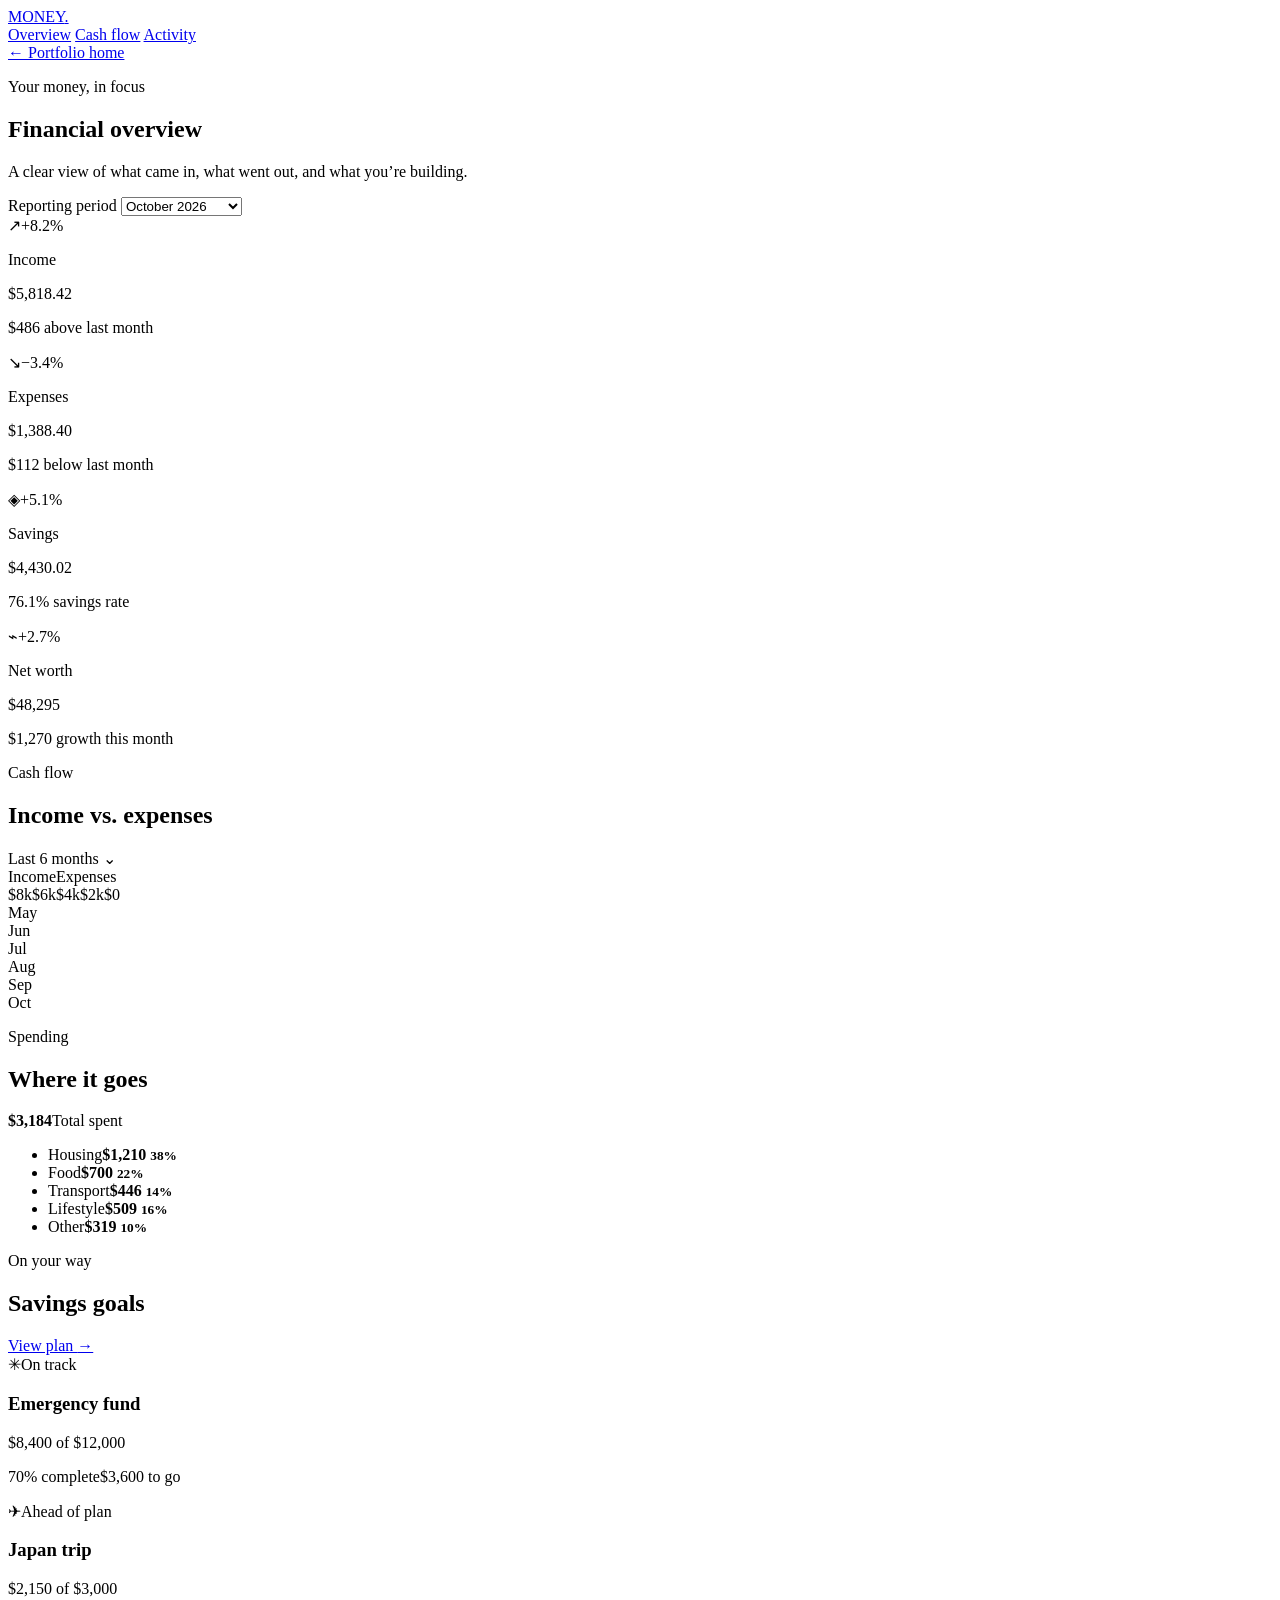
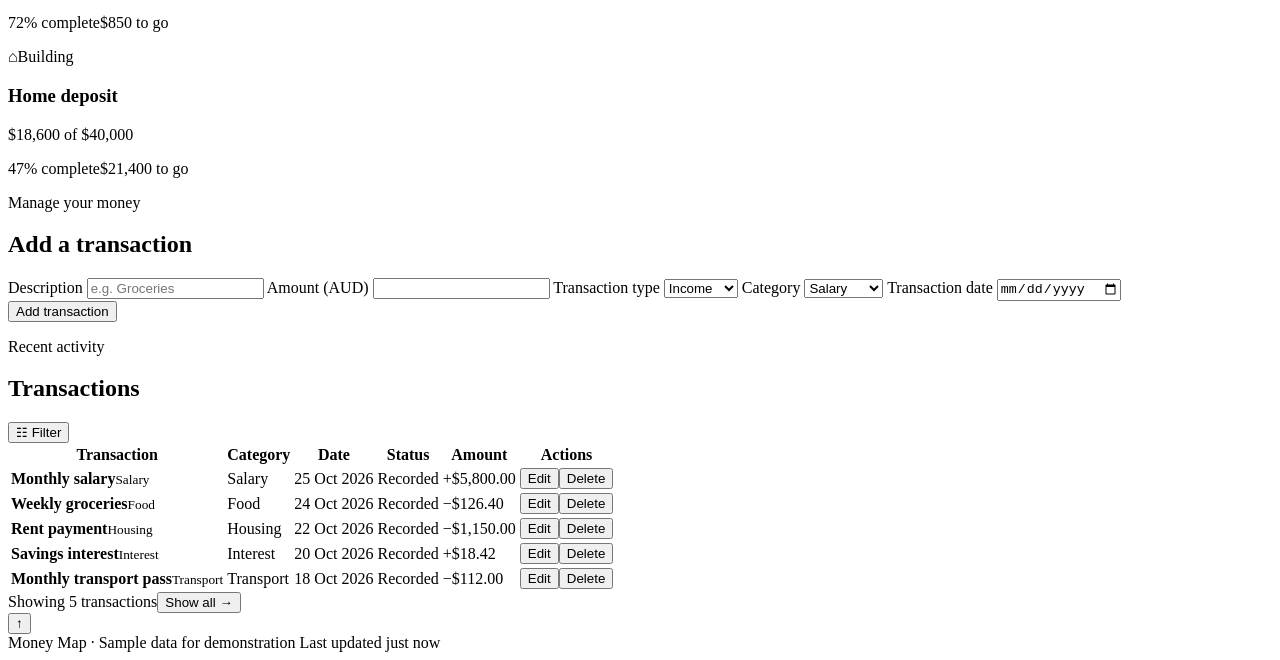
==== commit da81682a: "Update finance.html" ====
--- a/finance.html
+++ b/finance.html
@@ -9,7 +9,7 @@
 	<meta name="theme-color" content="#0b1020"> <!-- Sets the browser toolbar colour on supported mobile browsers. -->
 	<title>Personal Finance Dashboard</title> <!-- Sets the title shown in the browser tab. -->
 	<link rel="stylesheet" href="portfolio.css"> <!-- Reuses the portfolio stylesheet so both pages share one CSS file. -->
-	<script src="portfolio.js" defer></script> <!-- Reuses the portfolio scripts so both pages share two JavaScript files. -->
+	<script src="script.js" defer></script> <!-- Reuses the portfolio scripts so both pages share two JavaScript files. -->
 	<script src="finance.js" defer></script>  
 </head> <!-- Ends the page metadata. -->
 <body class="finance-page"> <!-- Starts the visible dashboard page and applies its shared stylesheet layout. -->
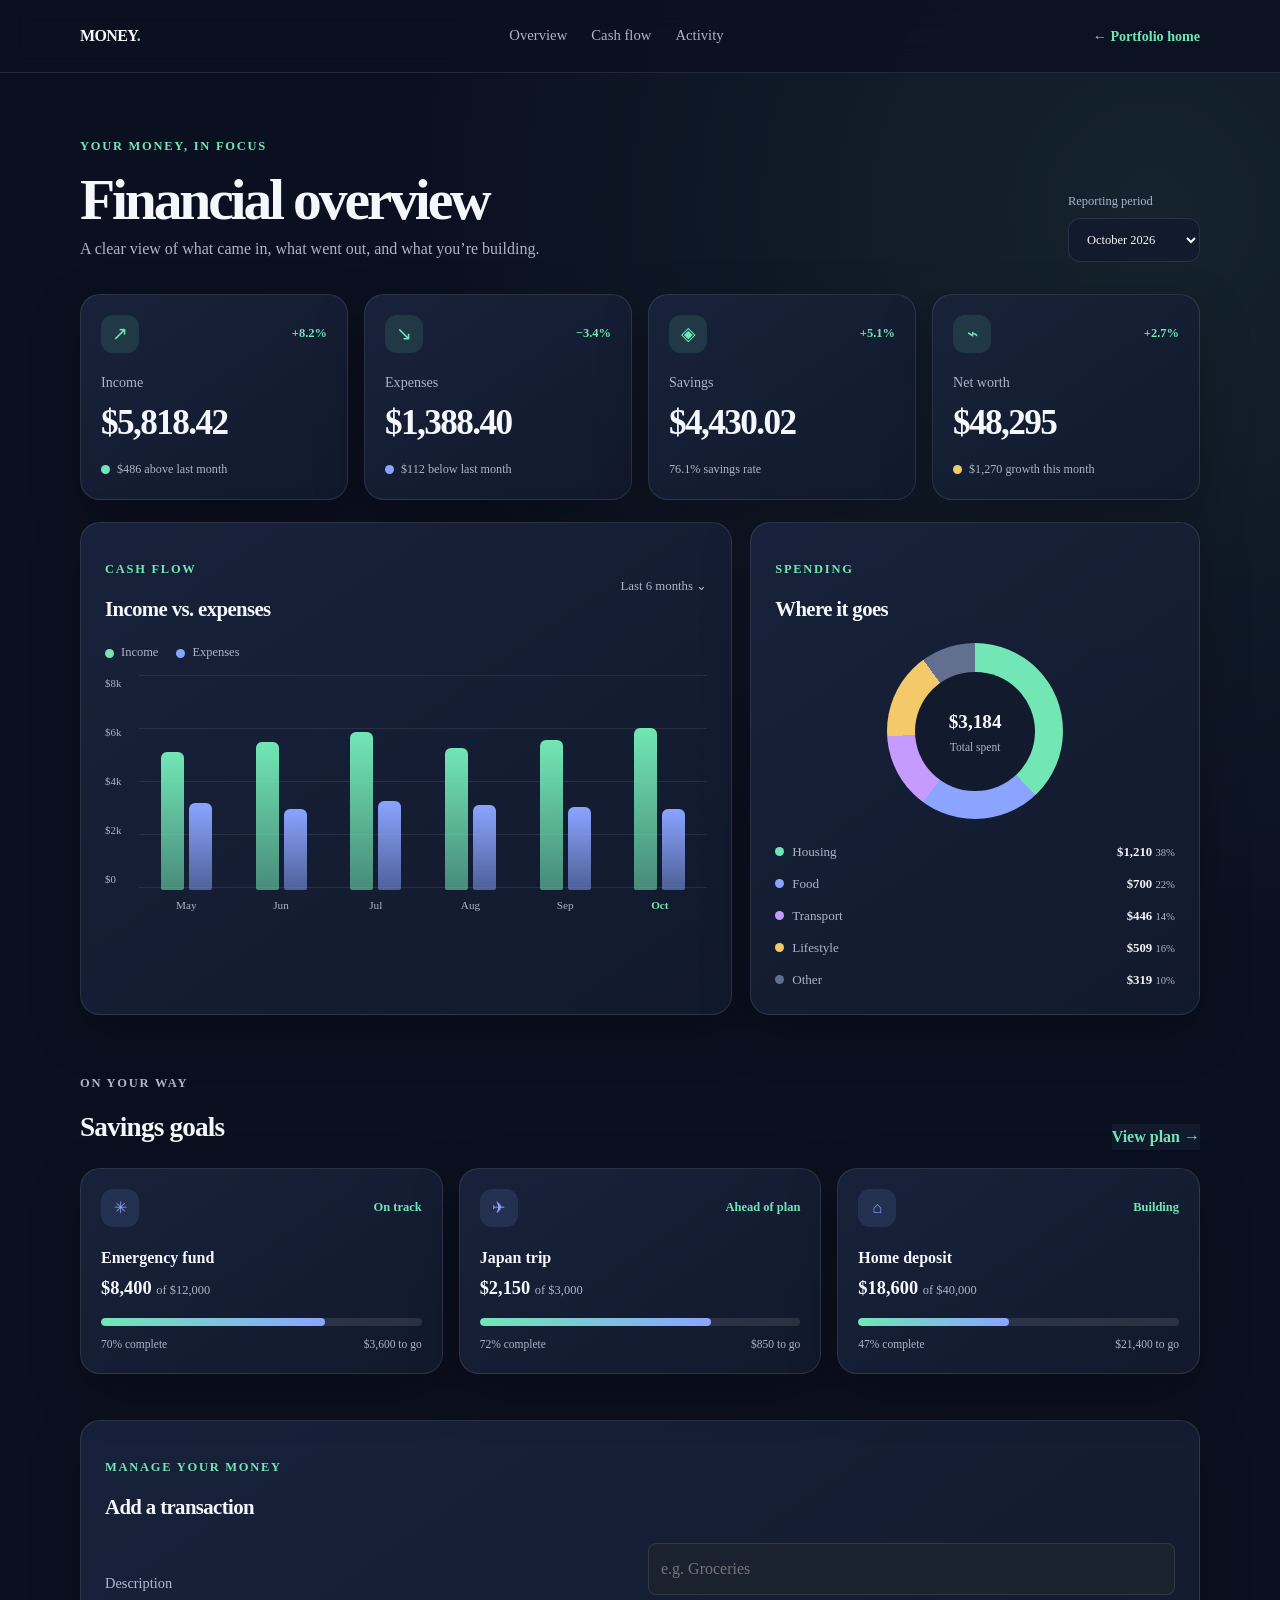
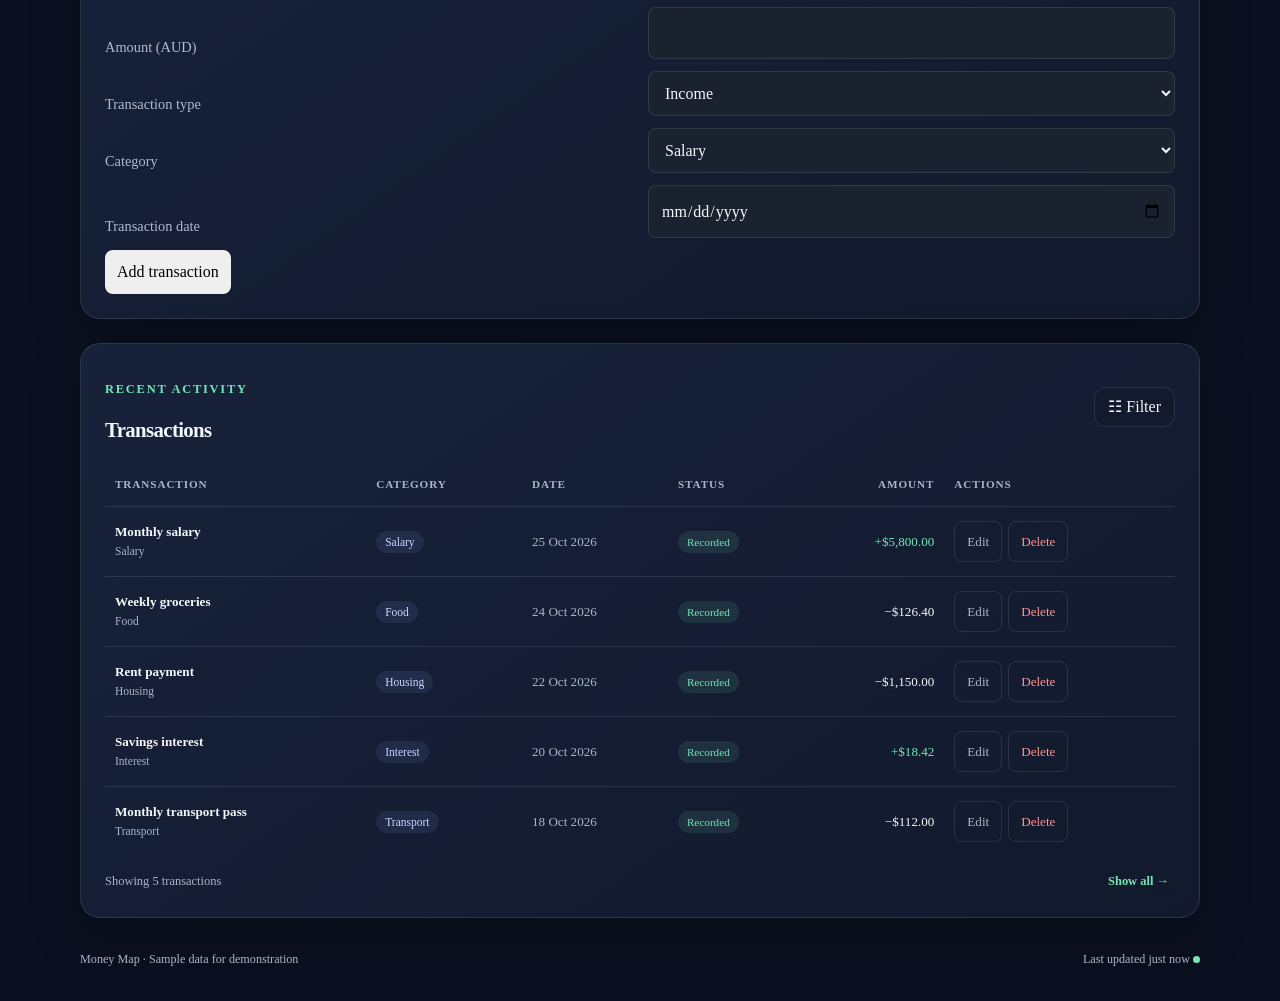
==== commit 5abeb731: "Update finance.html" ====
--- a/finance.html
+++ b/finance.html
@@ -8,7 +8,7 @@
 	<meta name="viewport" content="width=device-width, initial-scale=1"> <!-- Makes the layout match the device width on phones and tablets. -->
 	<meta name="theme-color" content="#0b1020"> <!-- Sets the browser toolbar colour on supported mobile browsers. -->
 	<title>Personal Finance Dashboard</title> <!-- Sets the title shown in the browser tab. -->
-	<link rel="stylesheet" href="portfolio.css"> <!-- Reuses the portfolio stylesheet so both pages share one CSS file. -->
+	<link rel="stylesheet" href="style.css"> <!-- Reuses the portfolio stylesheet so both pages share one CSS file. -->
 	<script src="script.js" defer></script> <!-- Reuses the portfolio scripts so both pages share two JavaScript files. -->
 	<script src="finance.js" defer></script>  
 </head> <!-- Ends the page metadata. -->
@@ -16,13 +16,13 @@
   <!-- The header provides the dashboard identity and the primary navigation. -->
   <header class="site-header"> <!-- Creates the page header. -->
     <nav class="nav container" aria-label="Main navigation"> <!-- Groups the brand and navigation links accessibly. -->
-      <a class="logo" href="portfolio.html" aria-label="Return to Adam's portfolio homepage">MONEY<span>.</span></a> <!-- Returns the visitor to the portfolio homepage. -->
+      <a class="logo" href="index.html" aria-label="Return to Adam's portfolio homepage">MONEY<span>.</span></a> <!-- Returns the visitor to the portfolio homepage. -->
       <div class="nav-links"> <!-- Groups the dashboard section links. -->
         <a href="#overview">Overview</a> <!-- Jumps to the financial summary. -->
         <a href="#cash-flow">Cash flow</a> <!-- Jumps to the income and expense charts. -->
         <a href="#activity">Activity</a> <!-- Jumps to the recent transactions table. -->
       </div> <!-- Ends the navigation link group. -->
-      <a class="home-link" href="portfolio.html">← Portfolio home</a> <!-- Provides an obvious route back to the portfolio homepage. -->
+      <a class="home-link" href="index.html">← Portfolio home</a> <!-- Provides an obvious route back to the portfolio homepage. -->
     </nav> <!-- Ends the navigation region. -->
   </header> <!-- Ends the page header. -->
 
--- a/style.css
+++ b/style.css
@@ -0,0 +1,1296 @@
+/* =========================
+   1. DESIGN TOKENS
+   ========================= */
+:root {
+    --background: #0b1020;
+    /* Sets the main page background colour. */
+    --surface: #121a2d;
+    /* Sets the colour of cards and panels. */
+    --surface-2: #18233b;
+    /* Sets a slightly lighter surface colour. */
+    --text: #f4f7fb;
+    /* Sets the primary text colour. */
+    --muted: #aab5c8;
+    /* Sets the secondary text colour. */
+    --accent: #72e6b5;
+    /* Sets the main accent colour. */
+    --accent-2: #8aa4ff;
+    /* Sets a secondary accent colour. */
+    --border: rgba(255, 255, 255, .1);
+    /* Creates subtle borders. */
+    --shadow: 0 18px 50px rgba(0, 0, 0, .25);
+    /* Creates depth around cards. */
+    --radius: 20px;
+    /* Gives components rounded corners. */
+    --max: 1120px;
+    /* Limits the readable content width. */
+}
+
+/* =========================
+   2. GLOBAL STYLES
+   ========================= */
+* {
+    box-sizing: border-box;
+    /* Makes width calculations include padding and borders. */
+    scroll-behavior: smooth;
+    /* Makes anchor navigation scroll smoothly. */
+}
+
+html {
+    scroll-padding-top: 90px;
+    /* Leaves room for the fixed navigation bar. */
+}
+
+body {
+    margin: 0;
+    /* Removes the browser's default page margin. */
+    font-family: "Segoe UI";
+    /* Defines the site's typography. */
+    background: var(--background);
+    /* Applies the main background colour. */
+    color: var(--text);
+    /* Applies the primary text colour. */
+    line-height: 1.6;
+    /* Improves text readability. */
+}
+
+a {
+    color: inherit;
+    /* Makes links inherit their surrounding text colour. */
+    text-decoration: none;
+    /* Removes default underlines. */
+    transition: transform 0.1s;
+}
+
+button {
+    font: inherit;
+	border: none;
+    /* Makes buttons use the site's font. */
+}
+
+/* =========================
+   3. LAYOUT
+   ========================= */
+.container {
+    width: min(100% - 40px, var(--max));
+    /* Keeps content responsive with side margins. */
+    margin-inline: auto;
+    /* Centres the content horizontally. */
+}
+
+.section {
+    padding: 100px 0;
+    /* Adds vertical space around each major section. */
+    background: #0b1020;
+    /* Adds decorative lighting. */
+}
+
+.eyebrow {
+    color: var(--accent);
+    /* Highlights small section labels. */
+    font-size: .78rem;
+    /* Makes the label compact. */
+    font-weight: 800;
+    /* Gives the label visual emphasis. */
+    letter-spacing: .14em;
+    /* Spreads out the uppercase letters. */
+    text-transform: uppercase;
+    /* Converts labels to uppercase. */
+}
+
+/* =========================
+   4. NAVIGATION
+   ========================= */
+.site-header {
+    position: fixed;
+    /* Keeps navigation visible while scrolling. */
+    inset: 0 0 auto;
+    /* Places the header at the top of the screen. */
+    z-index: 100;
+    /* Keeps it above page content. */
+    background: rgba(11, 16, 32, .82);
+    /* Adds a translucent background. */
+    backdrop-filter: blur(14px);
+    /* Blurs content behind the navigation. */
+    border-bottom: 1px solid var(--border);
+    /* Separates navigation from content. */
+}
+
+.nav {
+    min-height: 72px;
+    /* Gives the navigation a comfortable height. */
+    display: flex;
+    /* Places brand and links in a row. */
+    align-items: center;
+    /* Vertically centres navigation items. */
+    justify-content: space-between;
+    /* Pushes brand and links apart. */
+    gap: 24px;
+    /* Adds space between navigation groups. */
+}
+
+.logo {
+    font-weight: 900;
+    /* Makes the logo visually strong. */
+    letter-spacing: -.04em;
+    /* Tightens the logo lettering. */
+}
+
+.logo span {
+    color: var(--accent);
+    /* Colours the final part of the logo with the accent. */
+}
+
+.nav-links {
+    display: flex;
+    /* Arranges navigation links horizontally. */
+    gap: 3rem;
+    /* Adds spacing between links. */
+    color: var(--muted);
+    /* Gives inactive links a softer colour. */
+    font-size: .92rem;
+    /* Keeps navigation text compact. */
+}
+
+.nav-links a:hover,
+.nav-links a:focus-visible {
+    color: var(--accent);
+    /* Brightens links when the user interacts with them. */
+    transform: scale(1.50);
+}
+
+/* =========================
+   5. HERO
+   ========================= */
+.hero {
+    min-height: 100vh;
+    /* Makes the hero fill at least one viewport. */
+    display: grid;
+    /* Enables easy vertical alignment. */
+    place-items: center;
+    /* Centres the hero content. */
+    padding: 0 0 20px;
+    /* Creates space around the hero content. */
+    background:
+        radial-gradient(circle at 85% 20%, rgba(114, 230, 181, .13), transparent 28%);
+    /* Adds subtle decorative lighting. */
+}
+
+.hero-grid {
+    display: grid;
+    /* Creates two hero columns. */
+    grid-template-columns: 1.2fr .8fr;
+    /* Gives the text slightly more width than the visual panel. */
+    gap: 70px;
+    /* Separates the two columns. */
+    align-items: center;
+    /* Vertically aligns both columns. */
+}
+
+.hero h1 {
+    max-width: 760px;
+    /* Prevents the heading from becoming too wide. */
+    margin: 14px 0 20px;
+    /* Adds spacing around the main heading. */
+    font-size: clamp(3rem, 8vw, 6.5rem);
+    /* Makes the heading responsive. */
+    line-height: .95;
+    /* Creates a compact display-heading style. */
+    letter-spacing: -.065em;
+    /* Tightens large heading letters. */
+}
+
+.hero h1 span {
+    color: var(--accent);
+    /* Highlights the key word in the heading. */
+}
+
+.hero p {
+    max-width: 650px;
+    /* Keeps paragraph lines readable. */
+    color: var(--muted);
+    /* Uses the secondary text colour. */
+    font-size: 1.1rem;
+    /* Makes introductory text slightly larger. */
+}
+
+.actions {
+    display: flex;
+    /* Places buttons beside each other. */
+    flex-wrap: wrap;
+    /* Allows buttons to wrap on small screens. */
+    gap: 12px;
+    /* Adds space between buttons. */
+    margin-top: 30px;
+    /* Separates buttons from the paragraph. */
+}
+
+.btn {
+    display: inline-flex;
+    /* Allows easy alignment inside buttons. */
+    align-items: center;
+    /* Vertically centres button text. */
+    justify-content: center;
+    /* Horizontally centres button text. */
+    min-height: 46px;
+    /* Gives buttons a comfortable click target. */
+    padding: 0 18px;
+    /* Adds horizontal button space. */
+    border: 1px solid var(--border);
+    /* Adds a subtle button border. */
+    border-radius: 999px;
+    /* Creates pill-shaped buttons. */
+    background: var(--surface);
+    /* Sets the secondary button background. */
+    color: var(--text);
+    /* Sets button text colour. */
+    cursor: pointer;
+    /* Shows that buttons are interactive. */
+    transition: transform .2s, background .2s, border-color .2s;
+    /* Smooths hover changes. */
+}
+
+.btn:hover {
+    transform: translateY(-2px);
+    /* Lifts the button slightly on hover. */
+    border-color: rgba(114, 230, 181, .5);
+    /* Highlights the button border. */
+}
+
+.btn.primary {
+    background: var(--accent);
+    /* Gives the primary button the accent background. */
+    color: #07130f;
+    /* Provides dark contrast against the accent. */
+    border-color: var(--accent2);
+    /* Matches the border to the accent. */
+    font-weight: 800;
+    /* Emphasises the primary action. */
+}
+
+.topbtn {
+    display: none;
+    position: fixed;
+    bottom: 20px;
+    right: 30px;
+    z-index: 99;
+    font-size: 18px;
+    border: none;
+    outline: none;
+    background-color: red;
+    color: white;
+    cursor: pointer;
+    padding: 15px;
+    border-radius: 4px;
+}
+
+.topbtn:hover {
+    background-color: #555;
+}
+
+.hero-card {
+    padding: 28px;
+    /* Creates internal spacing in the visual card. */
+    background: linear-gradient(145deg, var(--surface-2), var(--surface));
+    /* Creates subtle card depth. */
+    border: 1px solid var(--border);
+    /* Defines the card edge. */
+    border-radius: 28px;
+    /* Rounds the card corners. */
+    box-shadow: 0 18px 50px rgba(0, 0, 0, .25);
+    /* Adds depth to the card. */
+}
+
+.avatar {
+    width: 90px;
+    /* Sets the avatar width. */
+    aspect-ratio: 1;
+    /* Keeps the avatar perfectly square. */
+    display: grid;
+    /* Enables centring of initials. */
+    place-items: center;
+    /* Centres the initials. */
+    border-radius: 50%;
+    /* Makes the square into a circle. */
+    background: linear-gradient(135deg, var(--accent), var(--accent-2));
+    /* Creates the avatar gradient. */
+    color: #07130f;
+    /* Provides contrast for the initials. */
+    font-size: 1.8rem;
+    /* Sets the initials size. */
+    font-weight: 900;
+    /* Makes the initials bold. */
+    margin-bottom: 22px;
+    /* Separates the avatar from the text. */
+    overflow: hidden;
+}
+
+.avatar img {
+    width: 100%;
+    height: 100%;
+    object-fit: cover;
+    object-position: center 10%;
+    display: block;
+}
+
+.stats {
+    display: grid;
+    /* Creates a grid for portfolio statistics. */
+    grid-template-columns: repeat(3, 1fr);
+    /* Creates three equal columns. */
+    gap: 10px;
+    /* Adds space between statistics. */
+    margin-top: 28px;
+    /* Separates stats from the introduction. */
+}
+
+.stat:hover {
+    border-color: rgba(114, 230, 181, .5);
+    /* Highlights the button border. */
+}
+
+.stat {
+    padding: 16px;
+    /* Adds space inside each statistic. */
+    border: 1px solid var(--border);
+    /* Adds a subtle border. */
+    border-radius: 14px;
+    /* Rounds each statistic box. */
+}
+
+.stat strong {
+    display: block;
+    /* Places the number on its own line. */
+    font-size: 1.35rem;
+    /* Makes the statistic prominent. */
+}
+
+.stat span {
+    color: var(--muted);
+    /* Makes labels less visually dominant. */
+    font-size: .78rem;
+    /* Keeps labels compact. */
+}
+
+/* =========================
+   6. SECTION HEADINGS
+   ========================= */
+.section-heading {
+    display: flex;
+    /* Places heading and supporting text in a row. */
+    justify-content: space-between;
+    /* Pushes the two parts apart. */
+    align-items: end;
+    /* Aligns their lower edges. */
+    gap: 30px;
+    /* Adds space between heading elements. */
+    margin-bottom: 40px;
+    /* Separates the heading from its content. */
+}
+
+.section-heading h2 {
+    margin: 6px 0 0;
+    /* Adds a small gap above the heading. */
+    font-size: clamp(2rem, 5vw, 3.5rem);
+    /* Makes section headings responsive. */
+    letter-spacing: -.05em;
+    /* Tightens large heading letters. */
+}
+
+.section-heading p {
+    max-width: 480px;
+    /* Keeps supporting text readable. */
+    color: var(--muted);
+    /* Uses secondary text colour. */
+}
+
+/* =========================
+   7. PROJECTS
+   ========================= */
+.projects {
+    display: grid;
+    /* Creates a responsive project grid. */
+    grid-template-columns: repeat(3, 1fr);
+    /* Creates three project columns on large screens. */
+    gap: 18px;
+    /* Adds space between project cards. */
+}
+
+.project {
+    padding: 24px;
+    /* Adds internal project-card spacing. */
+    min-height: 280px;
+    /* Gives project cards consistent visual weight. */
+    display: flex;
+    /* Enables vertical arrangement. */
+    flex-direction: column;
+    /* Stacks project content vertically. */
+    justify-content: space-between;
+    /* Pushes the project link toward the bottom. */
+    background: var(--surface);
+    /* Sets the project card background. */
+    border: 1px solid var(--border);
+    /* Defines the card boundary. */
+    border-radius: var(--radius);
+    /* Rounds project cards. */
+    transition: transform .25s, border-color .25s;
+    /* Smooths project hover effects. */
+}
+
+.project:hover {
+    transform: translateY(-5px);
+    /* Lifts cards when hovered. */
+    border-color: rgba(114, 230, 181, .4);
+    /* Highlights the card boundary. */
+}
+
+.project-number {
+    color: var(--accent);
+    /* Highlights the project number. */
+    font-weight: 800;
+    /* Makes the project number prominent. */
+}
+
+.project h3 {
+    margin: 35px 0 8px;
+    /* Adds space around the project title. */
+    font-size: 1.35rem;
+    /* Sets the project title size. */
+}
+
+.project p {
+    color: var(--muted);
+    /* Uses secondary colour for descriptions. */
+}
+
+.tags {
+    display: flex;
+    /* Places technology tags in a row. */
+    flex-wrap: wrap;
+    /* Allows tags to wrap. */
+    gap: 7px;
+    /* Adds space between tags. */
+}
+
+.tag {
+    padding: 5px 9px;
+    /* Adds compact tag spacing. */
+    border-radius: 999px;
+    /* Makes tags pill-shaped. */
+    background: rgba(138, 164, 255, .1);
+    /* Gives tags a subtle background. */
+    color: #cbd5ff;
+    /* Sets tag text colour. */
+    font-size: .75rem;
+    /* Keeps tags compact. */
+}
+
+/* =========================
+   8. ABOUT / SKILLS
+   ========================= */
+.about-grid {
+    display: grid;
+    /* Creates two columns for the about section. */
+    grid-template-columns: .9fr 1.1fr;
+    /* Gives the skills column slightly more room. */
+    gap: 50px;
+    /* Separates the columns. */
+}
+
+.about-copy {
+    color: var(--muted);
+    /* Uses secondary text colour for body copy. */
+}
+
+.skills {
+    display: grid;
+    /* Creates a grid of skill items. */
+    grid-template-columns: repeat(2, 1fr);
+    /* Creates two skill columns. */
+    gap: 12px;
+    /* Adds space between skills. */
+}
+
+.skill {
+    padding: 18px;
+    /* Adds space inside skill cards. */
+    background: var(--surface);
+    /* Sets skill card background. */
+    border: 1px solid var(--border);
+    /* Defines skill card edges. */
+    border-radius: 15px;
+    /* Rounds skill cards. */
+}
+
+.skill:hover {
+    border-color: rgba(114, 230, 181, .5);
+    /* Highlights the button border. */
+}
+
+.skill strong {
+    display: block;
+    /* Places skill name on its own line. */
+    margin-bottom: 4px;
+    /* Separates skill name from description. */
+}
+
+.skill span {
+    color: var(--muted);
+    /* Makes skill descriptions secondary. */
+    font-size: .85rem;
+    /* Keeps descriptions compact. */
+}
+
+/* =========================
+   9. CONTACT
+   ========================= */
+.contact {
+    text-align: center;
+    /* Centres the contact content. */
+    padding: 80px 20px;
+    /* Adds generous contact-section spacing. */
+    background: linear-gradient(135deg, rgba(114, 230, 181, .08), rgba(138, 164, 255, .08));
+    /* Adds a subtle visual finish. */
+    border: 1px solid var(--border);
+    /* Defines the contact panel. */
+    border-radius: 28px;
+    /* Rounds the contact panel. */
+}
+
+.contact h2 {
+    margin: 8px auto 12px;
+    /* Adds spacing around the contact heading. */
+    max-width: 700px;
+    /* Prevents the heading from becoming too wide. */
+    font-size: clamp(2rem, 6vw, 4.2rem);
+    /* Makes the contact heading responsive. */
+    letter-spacing: -.055em;
+    /* Tightens the display heading. */
+}
+
+.contact p {
+    max-width: 600px;
+    /* Keeps the contact paragraph readable. */
+    margin: 0 auto 25px;
+    /* Centres it and adds space below. */
+    color: var(--muted);
+    /* Uses the secondary text colour. */
+}
+
+footer {
+    padding: 35px 0;
+    /* Adds footer spacing. */
+    color: var(--muted);
+    /* Makes footer text less prominent. */
+    text-align: center;
+    /* Centres the footer text. */
+    font-size: .85rem;
+    /* Keeps footer text compact. */
+}
+
+/* =========================
+   10. RESPONSIVE DESIGN
+   ========================= */
+@media (max-width: 850px) {
+    .hero-grid,
+    .about-grid {
+        grid-template-columns: 1fr;
+        /* Stacks columns on medium screens. */
+    }
+
+    .projects {
+        grid-template-columns: 1fr 1fr;
+        /* Uses two project columns on medium screens. */
+    }
+
+    .hero-card {
+        max-width: 620px;
+        /* Prevents the card becoming excessively wide. */
+    }
+}
+
+@media (max-width: 620px) {
+    .container {
+        width: min(100% - 28px, var(--max));
+        /* Reduces side margins on phones. */
+    }
+
+    .nav-links {
+        display: none;
+        /* Hides desktop navigation links on small screens. */
+    }
+
+    .section {
+        padding: 75px 0;
+        /* Reduces section spacing on small screens. */
+    }
+
+    .projects,
+    .skills,
+    .stats {
+        grid-template-columns: 1fr;
+        /* Stacks grids on narrow screens. */
+    }
+
+    .section-heading {
+        display: block;
+        /* Stacks section heading content. */
+    }
+}
+
+/* =========================
+   11. ADDING A BACK-TO-TOP BUTTON
+   ========================= */
+
+/* Back to Top button */
+.back-to-top {
+  position: fixed;
+  right: 24px;
+  bottom: 24px;
+  z-index: 1000;
+  width: 64px;
+  height: 64px;
+  border: none;
+  border-radius: 50%;
+  background: var(--accent);
+  color: #10141c;
+  font-size: 24px;
+  cursor: pointer;
+  opacity: 0;
+  visibility: hidden;
+  transform: translateY(10px);
+  transition: opacity 0.2s ease,
+              transform 0.2s ease,
+              visibility 0.2s;
+}
+
+/* Show the button when the user scrolls down */
+.back-to-top.is-visible {
+  opacity: 1;
+  visibility: visible;
+  transform: translateY(0);
+}
+
+/* Change appearance when hovering */
+.back-to-top:hover {
+  filter: brightness(1.1);
+}
+
+/* Show keyboard focus clearly */
+.back-to-top:focus-visible {
+  outline: 3px solid white;
+  outline-offset: 3px;
+}
+
+/* Respect reduced-motion preferences */
+@media (prefers-reduced-motion: reduce) {
+  .back-to-top {
+    transition: none;
+  }
+}
+
+/* =========================
+   12. ADDING A BACKGROUND ANIMATION
+   ========================= */
+
+/* Animated background layer */
+.background {
+    position: fixed;
+    inset: 0;
+    width: 100%;
+    height: 100%;
+    margin: 0;
+    padding: 0;
+    background: #0b1020;
+    overflow: hidden;
+    list-style: none;
+    z-index: 0;
+    pointer-events: none;
+}
+
+/* Keep all website content above the animation */
+.site-header,
+main,
+footer {
+    position: relative;
+    z-index: 1;
+}
+
+/* Keep the animation behind the content */
+.hero,
+.section,
+.container {
+    background-color: transparent;
+}
+
+/* Respect visitors who prefer reduced motion */
+@media (prefers-reduced-motion: reduce) {
+  .background li {
+    animation: none;
+  }
+}
+
+@keyframes animate {
+    0% {
+        transform: translateY(0) rotate(0deg);
+        opacity: 1;
+        border-radius: 0;
+    }
+    100% {
+        transform: translateY(-1000px) rotate(720deg);
+        opacity: 0;
+        border-radius: 50%;
+    }
+}
+
+.background {
+    position: fixed;
+    width: 100vw;
+    height: 100vh;
+    top: 0;
+    left: 0;
+    margin: 0;
+    padding: 0;
+    background: #0b1020;
+    overflow: hidden;
+}
+
+.background li {
+    position: absolute;
+    display: block;
+    list-style: none;
+    width: 20px;
+    height: 20px;
+    background: rgba(255, 255, 255, 0.1);
+    animation: animate 19s linear infinite;
+}
+
+.background li:nth-child(0) {
+    left: 87%;
+    width: 173px;
+    height: 173px;
+    bottom: -173px;
+    animation-delay: 1s;
+}
+.background li:nth-child(1) {
+    left: 72%;
+    width: 141px;
+    height: 141px;
+    bottom: -141px;
+    animation-delay: 5s;
+}
+.background li:nth-child(2) {
+    left: 38%;
+    width: 192px;
+    height: 192px;
+    bottom: -192px;
+    animation-delay: 4s;
+}
+.background li:nth-child(3) {
+    left: 31%;
+    width: 196px;
+    height: 196px;
+    bottom: -196px;
+    animation-delay: 15s;
+}
+.background li:nth-child(4) {
+    left: 32%;
+    width: 174px;
+    height: 174px;
+    bottom: -174px;
+    animation-delay: 13s;
+}
+.background li:nth-child(5) {
+    left: 62%;
+    width: 131px;
+    height: 131px;
+    bottom: -131px;
+    animation-delay: 14s;
+}
+.background li:nth-child(6) {
+    left: 4%;
+    width: 138px;
+    height: 138px;
+    bottom: -138px;
+    animation-delay: 1s;
+}
+.background li:nth-child(7) {
+    left: 79%;
+    width: 149px;
+    height: 149px;
+    bottom: -149px;
+    animation-delay: 11s;
+}
+.background li:nth-child(8) {
+    left: 38%;
+    width: 180px;
+    height: 180px;
+    bottom: -180px;
+    animation-delay: 31s;
+}
+.background li:nth-child(9) {
+    left: 24%;
+    width: 102px;
+    height: 102px;
+    bottom: -102px;
+    animation-delay: 32s;
+}
+
+/* =========================
+   13. FINANCE DASHBOARD
+   ========================= */
+.finance-page {
+    min-height: 100vh; /* Keeps the dashboard background filling short pages. */
+    background: radial-gradient(circle at 90% 8%, rgba(114, 230, 181, .09), transparent 28%), var(--background); /* Adds a soft accent glow behind the dashboard. */
+}
+.finance-page .site-header { /* Limits dashboard navigation adjustments to the finance page. */
+    position: sticky; /* Keeps the dashboard header available without covering page content. */
+}
+.finance-page .nav { /* Arranges the dashboard brand, section links and homepage link. */
+    flex-wrap: wrap; /* Lets navigation wrap on narrow screens. */
+    padding-block: 10px; /* Adds breathing room if navigation uses two rows. */
+}
+.finance-page .nav-links { /* Sizes the in-page dashboard navigation. */
+    gap: 1.5rem; /* Keeps related links comfortably spaced. */
+}
+.home-link { /* Styles the clear return route to the portfolio. */
+    color: var(--accent); /* Uses the accent colour to highlight the return link. */
+    font-size: .88rem; /* Keeps the return link compact. */
+    font-weight: 800; /* Makes the navigation action easy to find. */
+}
+.finance-page main { /* Adds dashboard content spacing below its header. */
+    padding-top: 52px; /* Separates the overview from navigation. */
+}
+.welcome-row { /* Places the dashboard introduction beside its period selector. */
+    display: flex; /* Creates a horizontal introduction layout. */
+    align-items: end; /* Aligns the selector with the heading group. */
+    justify-content: space-between; /* Pushes the selector to the opposite side. */
+    gap: 24px; /* Maintains room between the two groups. */
+    margin-bottom: 32px; /* Separates the introduction from the metric cards. */
+}
+.welcome-row h1 { /* Defines the main dashboard heading. */
+    margin: 6px 0; /* Tightens spacing around the title. */
+    font-size: clamp(2.2rem, 5vw, 3.6rem); /* Scales the title smoothly across screens. */
+    letter-spacing: -.055em; /* Gives the heading a compact display style. */
+    line-height: 1.05; /* Keeps multi-line headings tidy. */
+}
+.welcome-copy { /* Styles the dashboard introduction sentence. */
+    margin: 0; /* Removes default paragraph spacing. */
+    color: var(--muted); /* Distinguishes supporting copy from the title. */
+}
+.period-picker { /* Groups the reporting-period label and select control. */
+    display: grid; /* Stacks the label above its control. */
+    gap: 6px; /* Adds a small gap between label and menu. */
+    color: var(--muted); /* Softens the helper label. */
+    font-size: .78rem; /* Keeps the helper label compact. */
+}
+.period-picker select, .filter-button, .icon-button { /* Shares control styling across dashboard actions. */
+    border: 1px solid var(--border); /* Defines the control edges. */
+    border-radius: 12px; /* Rounds the control corners. */
+    background: var(--surface); /* Matches controls to dashboard panels. */
+    color: var(--text); /* Keeps control text readable. */
+    font: inherit; /* Uses the site's typography. */
+}
+.period-picker select { /* Sets the reporting period control dimensions. */
+    min-height: 44px; /* Provides a comfortable pointer target. */
+    padding: 0 14px; /* Adds horizontal room around its value. */
+}
+.metric-grid { /* Arranges the four primary financial summary cards. */
+    display: grid; /* Enables a responsive card grid. */
+    grid-template-columns: repeat(4, minmax(0, 1fr)); /* Gives each summary equal width on larger screens. */
+    gap: 16px; /* Separates each card. */
+    margin-bottom: 22px; /* Creates room before the charts. */
+}
+.metric-card, .panel, .goal-card { /* Establishes the shared dashboard panel appearance. */
+    border: 1px solid var(--border); /* Gives each panel a subtle outline. */
+    border-radius: var(--radius); /* Rounds panel corners consistently. */
+    background: linear-gradient(145deg, rgba(24, 35, 59, .96), rgba(18, 26, 45, .96)); /* Adds gentle depth to panel surfaces. */
+    box-shadow: var(--shadow); /* Lifts panels from the background. */
+}
+.metric-card { /* Defines spacing within each summary card. */
+    min-width: 0; /* Allows cards to shrink without overflowing their grid. */
+    padding: 20px; /* Gives metric content consistent internal space. */
+}
+.metric-top, .panel-heading, .goal-top, .table-footer { /* Aligns common dashboard rows. */
+    display: flex; /* Places row contents side by side. */
+    align-items: center; /* Vertically centres row contents. */
+    justify-content: space-between; /* Pushes row items to opposite ends. */
+    gap: 12px; /* Leaves space between row items. */
+}
+.metric-icon { /* Displays the decorative metric symbol. */
+    display: grid; /* Enables exact symbol centring. */
+    width: 38px; /* Sets a consistent icon width. */
+    aspect-ratio: 1; /* Keeps the icon container square. */
+    place-items: center; /* Centres the symbol in its container. */
+    border-radius: 12px; /* Softens the icon background corners. */
+    background: rgba(114, 230, 181, .12); /* Adds a subtle accent backing. */
+    color: var(--accent); /* Colours the symbol with the main accent. */
+    font-size: 1.2rem; /* Makes the symbol easy to recognize. */
+}
+.trend, .goal-status { /* Creates compact status labels. */
+    color: var(--accent); /* Signals positive progress. */
+    font-size: .78rem; /* Keeps status text subordinate to figures. */
+    font-weight: 800; /* Makes status values distinct. */
+}
+.metric-label { /* Styles each metric's name. */
+    margin: 18px 0 0; /* Separates the label from the icon row. */
+    color: var(--muted); /* Uses secondary text colour for labels. */
+    font-size: .88rem; /* Gives labels a compact size. */
+}
+.metric-value { /* Highlights the core financial amount. */
+    margin: 2px 0; /* Keeps the amount close to its label. */
+    font-size: clamp(1.55rem, 3vw, 2.2rem); /* Scales amounts for available card width. */
+    font-weight: 850; /* Gives amounts strong visual hierarchy. */
+    letter-spacing: -.045em; /* Tightens currency figure spacing. */
+}
+.metric-note { /* Styles the short context below each metric. */
+    display: flex; /* Aligns marker and supporting text. */
+    align-items: center; /* Vertically centres the marker. */
+    gap: 7px; /* Adds space between marker and note. */
+    margin: 8px 0 0; /* Separates the note from the amount. */
+    color: var(--muted); /* Keeps the note visually secondary. */
+    font-size: .76rem; /* Fits a concise note within each card. */
+}
+.dot, .legend-dot, .category-dot { /* Defines shared circular colour markers. */
+    display: inline-block; /* Allows dimensions on inline markers. */
+    width: 9px; /* Sets marker width. */
+    height: 9px; /* Sets marker height. */
+    border-radius: 50%; /* Makes the marker circular. */
+}
+.green-dot, .income-legend { background: #72e6b5; } /* Marks income and positive values in green. */
+.blue-dot, .expense-legend { background: #8aa4ff; } /* Marks expense series in blue. */
+.purple-dot { background: #c69bff; } /* Marks savings in purple. */
+.gold-dot { background: #f3c969; } /* Marks net worth in gold. */
+.chart-grid { /* Creates two side-by-side chart panels. */
+    display: grid; /* Uses grid for flexible panel sizing. */
+    grid-template-columns: 1.45fr 1fr; /* Gives the six-month chart more width. */
+    gap: 18px; /* Separates the chart panels. */
+    margin-bottom: 46px; /* Makes space before the goals section. */
+}
+.panel { /* Adds common inner spacing to dashboard panels. */
+    min-width: 0; /* Allows wide content to shrink inside the grid. */
+    padding: 24px; /* Creates internal panel breathing room. */
+}
+.panel-heading { /* Aligns chart titles with panel actions. */
+    margin-bottom: 18px; /* Separates panel headings from chart content. */
+}
+.panel-heading h2, .section-heading h2 { /* Defines dashboard panel and section titles. */
+    margin: 2px 0 0; /* Removes excess default heading gaps. */
+    font-size: 1.3rem; /* Gives titles a clear but compact size. */
+    letter-spacing: -.03em; /* Tightens title lettering. */
+}
+.chart-period { /* Styles the chart's time range label. */
+    color: var(--muted); /* Makes the period label secondary. */
+    font-size: .8rem; /* Keeps the period compact. */
+}
+.legend { /* Arranges chart series labels. */
+    display: flex; /* Places legend items on one line. */
+    gap: 18px; /* Separates legend items. */
+    margin-bottom: 12px; /* Adds room before the plot. */
+    color: var(--muted); /* Softens the legend text. */
+    font-size: .78rem; /* Keeps legend text compact. */
+}
+.legend span { display: inline-flex; align-items: center; gap: 7px; } /* Aligns each legend marker with its text. */
+.bar-chart { /* Places scale labels beside the chart plot. */
+    display: grid; /* Creates scale and plot columns. */
+    grid-template-columns: 34px minmax(0, 1fr); /* Reserves a narrow scale column. */
+    height: 240px; /* Gives bars a consistent drawing area. */
+}
+.y-labels { /* Arranges dollar scale labels vertically. */
+    display: flex; /* Enables vertical label distribution. */
+    flex-direction: column; /* Stacks scale values. */
+    justify-content: space-between; /* Spreads values across chart height. */
+    padding-bottom: 27px; /* Aligns the final label with the chart baseline. */
+    color: var(--muted); /* Makes scale text unobtrusive. */
+    font-size: .68rem; /* Keeps scale values compact. */
+}
+.plot-area { /* Provides the chart plotting surface. */
+    position: relative; /* Anchors grid lines behind bars. */
+    min-width: 0; /* Allows the plot to shrink. */
+}
+.grid-lines { /* Draws horizontal chart reference lines. */
+    position: absolute; /* Places guides behind the bars. */
+    inset: 0 0 27px; /* Leaves a label strip below the plot. */
+    display: flex; /* Distributes guide lines vertically. */
+    flex-direction: column; /* Stacks the guides. */
+    justify-content: space-between; /* Matches guides to scale intervals. */
+}
+.grid-lines i { border-top: 1px solid rgba(255, 255, 255, .08); } /* Draws each subtle horizontal guide. */
+.bar-groups { /* Arranges all month groups over the plot. */
+    position: absolute; /* Aligns bars with the plotting surface. */
+    inset: 0 0 0; /* Fills the plotting surface. */
+    display: grid; /* Creates evenly spaced month columns. */
+    grid-template-columns: repeat(6, minmax(0, 1fr)); /* Gives every month equal chart width. */
+}
+.bar-group { /* Aligns each month's bars and label. */
+    display: flex; /* Stacks bar area and month label. */
+    flex-direction: column; /* Places month caption below bars. */
+    justify-content: end; /* Anchors groups to the chart baseline. */
+    align-items: center; /* Centres bars in their month column. */
+    gap: 7px; /* Separates bars from the month caption. */
+}
+.bars { /* Holds a pair of bars for one month. */
+    display: flex; /* Places income and expense side by side. */
+    align-items: end; /* Aligns both bars to a shared baseline. */
+    justify-content: center; /* Centres the pair in its column. */
+    gap: 5px; /* Separates the two series. */
+    width: 100%; /* Allows bars to use the available month width. */
+    height: calc(100% - 27px); /* Reserves room for the month caption. */
+    padding-top: 10px; /* Prevents tallest bars from touching the panel top. */
+}
+.bar { /* Defines the base appearance of each chart bar. */
+    width: min(28%, 23px); /* Sets responsive bar width. */
+    height: var(--bar-height); /* Reads the sample value height from inline data. */
+    min-height: 3px; /* Keeps small values visible. */
+    border-radius: 6px 6px 2px 2px; /* Rounds the top of each bar. */
+}
+.income-bar { background: linear-gradient(#72e6b5, rgba(114, 230, 181, .55)); } /* Uses green to represent incoming funds. */
+.expense-bar { background: linear-gradient(#8aa4ff, rgba(138, 164, 255, .5)); } /* Uses blue to represent outgoing funds. */
+.current-month .month-label { color: var(--accent); font-weight: 800; } /* Highlights the current reporting month. */
+.month-label { color: var(--muted); font-size: .7rem; } /* Styles the chart month captions. */
+.spending-summary { display: grid; place-items: center; } /* Centres the spending donut in its panel. */
+.donut { /* Draws the category split ring. */
+    display: grid; /* Enables centring the donut's total. */
+    width: 176px; /* Sets donut diameter. */
+    aspect-ratio: 1; /* Keeps the donut circular. */
+    place-items: center; /* Centres the inner amount. */
+    border-radius: 50%; /* Makes the chart circular. */
+    background: conic-gradient(#72e6b5 0 38%, #8aa4ff 38% 60%, #c69bff 60% 74%, #f3c969 74% 90%, #60708e 90% 100%); /* Encodes each spending category share as a ring segment. */
+}
+.donut-center { /* Creates the inner cutout and total label. */
+    display: flex; /* Stacks total and caption. */
+    width: 68%; /* Sets the inner circle width. */
+    aspect-ratio: 1; /* Keeps the centre circle round. */
+    flex-direction: column; /* Places amount above caption. */
+    align-items: center; /* Centres both text lines. */
+    justify-content: center; /* Centres text vertically. */
+    border-radius: 50%; /* Creates the donut hole. */
+    background: var(--surface); /* Fills the donut hole with panel colour. */
+}
+.donut-center strong { font-size: 1.2rem; } /* Makes the spending total prominent. */
+.donut-center span { color: var(--muted); font-size: .72rem; } /* Styles the donut caption. */
+.category-list { /* Lists amounts represented in the donut. */
+    display: grid; /* Stacks category rows evenly. */
+    gap: 11px; /* Separates each category. */
+    margin: 22px 0 0; /* Adds space after the donut. */
+    padding: 0; /* Removes browser list indentation. */
+    list-style: none; /* Hides default list markers. */
+}
+.category-list li, .category-list li > span { /* Aligns a category marker and its values. */
+    display: flex; /* Uses row layout for each list item. */
+    align-items: center; /* Vertically centres text and markers. */
+    justify-content: space-between; /* Separates category and amount. */
+    gap: 8px; /* Preserves space on narrow panels. */
+}
+.category-list li > span { justify-content: start; color: var(--muted); font-size: .82rem; } /* Keeps the marker and category name together. */
+.category-list strong { font-size: .8rem; } /* Gives category totals a compact emphasis. */
+.category-list small { color: var(--muted); font-weight: 400; } /* Styles each category percentage. */
+.housing { background: #72e6b5; } /* Colours the housing category key. */
+.food { background: #8aa4ff; } /* Colours the food category key. */
+.transport { background: #c69bff; } /* Colours the transport category key. */
+.lifestyle { background: #f3c969; } /* Colours the lifestyle category key. */
+.other { background: #60708e; } /* Colours the other category key. */
+.goals-section { margin-bottom: 46px; } /* Separates goals from the transaction history. */
+.section-heading { /* Aligns savings section title and action link. */
+    display: flex; /* Places heading and action side by side. */
+    align-items: end; /* Aligns their lower edges. */
+    justify-content: space-between; /* Pushes the action to the edge. */
+    gap: 16px; /* Maintains separation if items wrap. */
+    margin-bottom: 18px; /* Separates title row from goal cards. */
+}
+.section-heading h2 { font-size: 1.7rem; } /* Enlarges the savings goals section title. */
+.text-link { color: var(--accent); font-weight: 800; background: #121a2d; } /* Makes related navigation actions distinct. */
+.goal-grid { /* Arranges savings goal cards. */
+    display: grid; /* Enables responsive goal columns. */
+    grid-template-columns: repeat(3, minmax(0, 1fr)); /* Creates three equal goal columns on wide screens. */
+    gap: 16px; /* Separates goal cards. */
+}
+.goal-card { padding: 20px; } /* Gives each savings goal consistent internal space. */
+.goal-icon { /* Creates a decorative goal symbol container. */
+    display: grid; /* Enables exact symbol alignment. */
+    width: 38px; /* Sets the icon width. */
+    aspect-ratio: 1; /* Keeps the icon container square. */
+    place-items: center; /* Centres the icon symbol. */
+    border-radius: 12px; /* Rounds the icon container. */
+    background: rgba(138, 164, 255, .12); /* Adds a muted blue backing. */
+    color: var(--accent-2); /* Colours the symbol blue. */
+}
+.goal-card h3 { margin: 18px 0 4px; font-size: 1rem; } /* Styles the goal name. */
+.goal-amount { margin: 0 0 14px; font-size: 1.15rem; font-weight: 800; } /* Highlights current goal savings. */
+.goal-amount span { color: var(--muted); font-size: .78rem; font-weight: 400; } /* Shows the target in secondary text. */
+.progress-track { /* Defines the full width savings progress track. */
+    height: 8px; /* Sets a compact progress bar thickness. */
+    overflow: hidden; /* Clips the fill to rounded track corners. */
+    border-radius: 99px; /* Makes the track pill shaped. */
+    background: rgba(255, 255, 255, .1); /* Shows the unfilled amount. */
+}
+.progress-fill { /* Draws the completed portion of a goal. */
+    display: block; /* Allows width and height sizing. */
+    width: var(--progress); /* Reads the completion percentage from HTML. */
+    height: 100%; /* Fills the track height. */
+    border-radius: inherit; /* Matches the track's rounded corners. */
+    background: linear-gradient(90deg, var(--accent), var(--accent-2)); /* Uses a gradient to show progress. */
+}
+.goal-foot { /* Places completion and remaining amounts at opposite ends. */
+    display: flex; /* Creates a two-sided label row. */
+    justify-content: space-between; /* Separates percentage and remaining balance. */
+    gap: 8px; /* Protects labels from touching on small screens. */
+    margin: 9px 0 0; /* Adds a small gap below the bar. */
+    color: var(--muted); /* Keeps goal details secondary. */
+    font-size: .72rem; /* Fits concise details on one line. */
+}
+.activity-panel { margin-bottom: 24px; } /* Separates transaction history from the footer. */
+.filter-button, .icon-button { /* Sets shared button alignment and pointer behavior. */
+    min-height: 40px; /* Provides an accessible button target. */
+    padding: 0 13px; /* Adds horizontal button spacing. */
+    cursor: pointer; /* Shows that the controls can be activated. */
+}
+.icon-button { min-width: 42px; font-size: 1.2rem; } /* Gives the more-options control a square touch area. */
+.filter-button:hover, .icon-button:hover { border-color: rgba(114, 230, 181, .5); } /* Highlights dashboard actions on hover. */
+.table-wrap { overflow-x: auto; } /* Keeps the table usable on small screens. */
+table { width: 100%; border-collapse: collapse; text-align: left; } /* Creates a full-width table with joined borders. */
+th { padding: 12px 10px; color: var(--muted); font-size: .7rem; font-weight: 700; text-transform: uppercase; letter-spacing: .08em; } /* Styles table headings. */
+td { padding: 14px 10px; border-top: 1px solid var(--border); color: var(--muted); font-size: .82rem; white-space: nowrap; } /* Separates rows and keeps compact values readable. */
+td:first-child { display: flex; align-items: center; gap: 11px; color: var(--text); } /* Aligns transaction icon and description. */
+.transaction-icon { display: grid; width: 38px; aspect-ratio: 1; place-items: center; border-radius: 12px; background: rgba(114, 230, 181, .1); color: var(--accent); } /* Creates a coloured transaction symbol tile. */
+.transaction-name { display: grid; } /* Stacks merchant and transaction title. */
+.transaction-name small { color: var(--muted); font-size: .72rem; } /* Styles the transaction's secondary detail. */
+.table-category { padding: 5px 9px; border-radius: 99px; background: rgba(138, 164, 255, .1); color: #cbd5ff; font-size: .72rem; } /* Marks each transaction category. */
+.status-pill { padding: 5px 9px; border-radius: 99px; font-size: .7rem; } /* Creates compact transaction status labels. */
+.complete { background: rgba(114, 230, 181, .1); color: var(--accent); } /* Colours settled transactions positively. */
+.pending { background: rgba(243, 201, 105, .12); color: #f3c969; } /* Colours pending transactions in gold. */
+.amount { text-align: right; color: var(--text); font-variant-numeric: tabular-nums; } /* Aligns currency values consistently. */
+.amount-heading { text-align: right; } /* Aligns the amount heading with its values. */
+.positive-amount { color: var(--accent); } /* Highlights incoming money. */
+.table-footer { padding-top: 15px; color: var(--muted); font-size: .78rem; } /* Styles the transaction count and show-all action. */
+.dashboard-footer { display: flex; justify-content: space-between; gap: 12px; padding: 8px 0 32px; color: var(--muted); font-size: .76rem; } /* Creates a quiet two-sided dashboard footer. */
+.sync-dot { display: inline-block; width: 7px; height: 7px; border-radius: 50%; background: var(--accent); } /* Indicates sample data is up to date. */
+.project-link { color: inherit; } /* Keeps the linked project card text consistent with other cards. */
+.project-link:focus-visible, .home-link:focus-visible, .text-link:focus-visible, button:focus-visible, select:focus-visible { outline: 3px solid var(--accent); outline-offset: 3px; } /* Makes keyboard focus visible across interactive controls. */
+@media (max-width: 900px) { /* Adjusts dashboard columns for tablet widths. */
+    .metric-grid { grid-template-columns: repeat(2, minmax(0, 1fr)); } /* Shows two summary cards per row. */
+    .chart-grid { grid-template-columns: 1fr; } /* Stacks chart panels vertically. */
+    .goal-grid { grid-template-columns: 1fr; } /* Stacks savings goals for comfortable reading. */
+}
+@media (max-width: 620px) { /* Refines spacing and navigation for phones. */
+    .finance-page .nav-links { order: 3; width: 100%; justify-content: space-between; gap: 10px; font-size: .8rem; } /* Moves section links to a full second row. */
+    .welcome-row { align-items: start; flex-direction: column; } /* Stacks period selection below the title. */
+    .metric-grid { gap: 10px; } /* Tightens summary card gaps on small screens. */
+    .metric-card { padding: 15px; } /* Reduces card padding to preserve content width. */
+    .metric-note { align-items: start; font-size: .68rem; } /* Wraps metric notes cleanly on phones. */
+    .panel { padding: 17px; } /* Frees more width inside chart and table panels. */
+    .dashboard-footer { flex-direction: column; } /* Stacks footer details on narrow screens. */
+    .activity-panel { padding-inline: 12px; } /* Keeps the transaction table within the viewport. */
+}
+
+/* =========================
+   14. COMING SOON EFFECT
+   ========================= */
+   
+   .project-link {
+  position: relative; /* Anchors the overlay inside the card. */
+  overflow: hidden; /* Keeps the overlay within the rounded card edges. */
+}
+
+.project-content {
+  transition: filter 0.25s ease; /* Smooths the blur effect. */
+}
+
+.coming-soon {
+  position: absolute; /* Places the label over the card content. */
+  inset: 0; /* Stretches the label across the card. */
+  display: grid; /* Enables centring the label. */
+  place-items: center; /* Centres the label horizontally and vertically. */
+  background: rgba(11, 16, 32, 0.55); /* Adds a dark overlay behind the text. */
+  color: var(--accent); /* Uses the site's accent colour. */
+  font-size: 1.4rem; /* Makes the label prominent. */
+  font-weight: 800; /* Makes the label bold. */
+  opacity: 0; /* Hides the label until hover or keyboard focus. */
+  transition: opacity 0.25s ease; /* Smooths the label fade-in. */
+  pointer-events: none; /* Keeps clicks directed to the card link. */
+}
+
+.project-link:hover .project-content,
+.project-link:focus-visible .project-content {
+  filter: blur(4px); /* Blurs card content while hovered or focused. */
+  border-color: transparent; /* Removes border color. */
+}
+
+.project-link:hover .coming-soon,
+.project-link:focus-visible .coming-soon {
+  opacity: 1; /* Shows the overlay label while hovered or focused. */
+}
+
+/* Finance transaction editor */
+.finance-form {
+  display: grid;
+  grid-template-columns: repeat(2, minmax(0, 1fr));
+  gap: 12px 16px;
+  margin-top: 20px;
+}
+
+.finance-form label {
+  align-self: end;
+  color: var(--text-secondary, #aebbd0);
+  font-size: 0.9rem;
+}
+
+.finance-form input,
+.finance-form select {
+  width: 100%;
+  min-width: 0;
+  padding: 12px;
+  border: 1px solid var(--border, #303b4d);
+  border-radius: 8px;
+  background: var(--panel, #1a2230);
+  color: inherit;
+  font: inherit;
+}
+
+.form-actions {
+  grid-column: 1 / -1;
+  display: flex;
+  flex-wrap: wrap;
+  gap: 10px;
+}
+
+.form-actions button,
+.row-action {
+  cursor: pointer;
+  border-radius: 8px;
+  padding: 9px 12px;
+  font: inherit;
+}
+
+.row-action {
+  border: 1px solid var(--border, #303b4d);
+  background: transparent;
+  color: inherit;
+  white-space: nowrap;
+}
+
+.delete-action {
+  color: #ff9292;
+}
+
+.transaction-actions {
+  white-space: nowrap;
+}
+
+.transaction-actions .row-action + .row-action {
+  margin-left: 6px;
+}
+
+#cancel-edit[hidden] {
+  display: none;
+}
+
+@media (max-width: 600px) {
+  .finance-form {
+    grid-template-columns: 1fr;
+  }
+
+  .form-actions {
+    grid-column: auto;
+  }
+}
